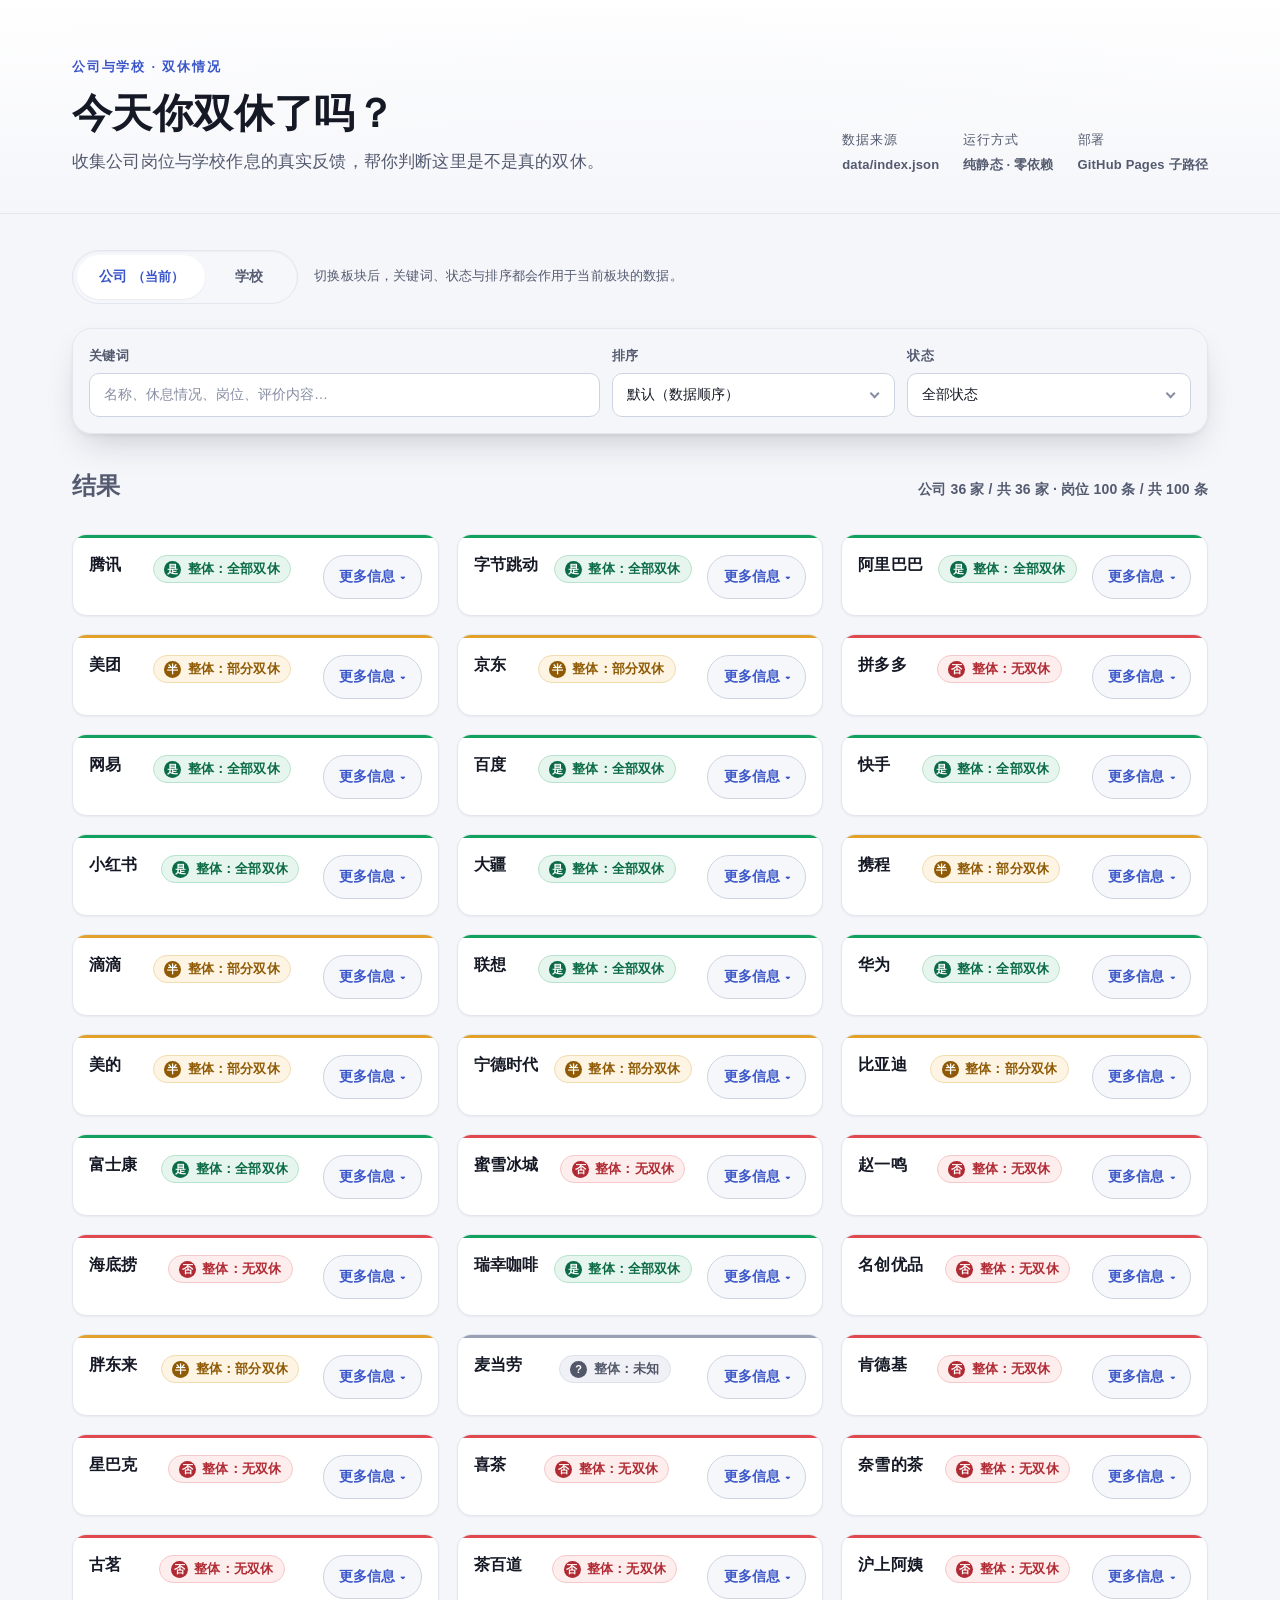
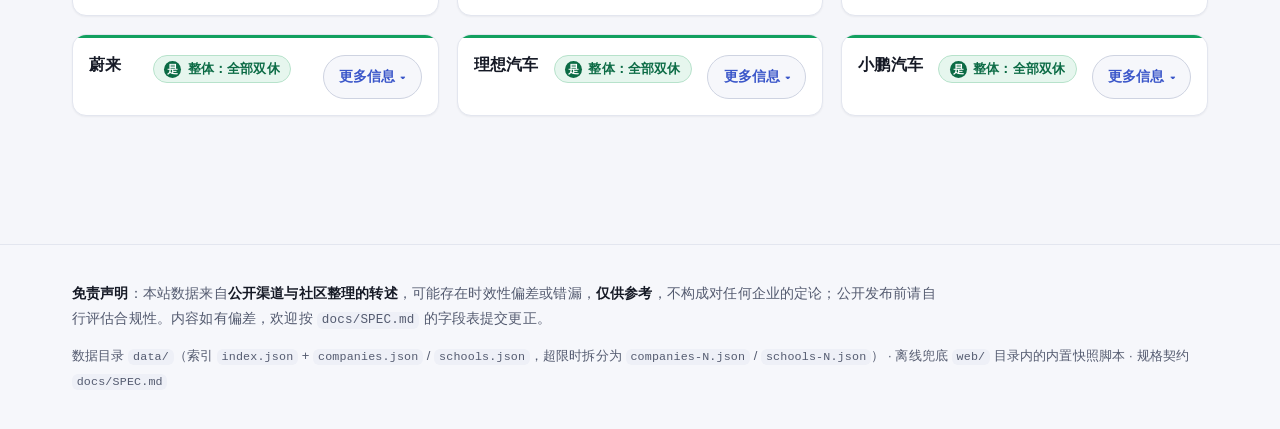
==== web/index.html @ 85211f67 "first_ver" ====
<!DOCTYPE html>
<html lang="zh-CN">
<head>
<meta charset="UTF-8">
<meta name="viewport" content="width=device-width, initial-scale=1">
<meta name="color-scheme" content="light dark">
<meta name="theme-color" content="#f5f6fa" media="(prefers-color-scheme: light)">
<meta name="theme-color" content="#0e1016" media="(prefers-color-scheme: dark)">
<meta name="description" content="今天你双休了吗？公司板块与学校板块，按键渲染的纯静态查询站点：数据来自 data/index.json 索引的分片文件，零依赖、零外链、可离线打开。">
<title>今天你双休了吗？— 公司与学校双休情况查询</title>
<link rel="stylesheet" href="styles.css">
<!-- 空 data URI 图标：避免本地服务器与 Pages 上产生 favicon.ico 404 噪音；data: 不是外链 -->
<link rel="icon" href="data:,">
</head>
<body class="app">

<a class="skip-link" href="#board-root">跳到条目列表</a>

<!-- ===== 站点页头（F1）：标题与副标题为静态文案，不依赖任何数据 ===== -->
<header class="site-header">
  <div class="wrap site-header__inner">
    <div class="site-header__brand">
      <p class="site-eyebrow">公司与学校 · 双休情况</p>
      <h1 class="site-title">今天你双休了吗？</h1>
      <p class="site-subtitle">收集公司岗位与学校作息的真实反馈，帮你判断这里是不是真的双休。</p>
    </div>
    <ul class="site-facts">
      <li class="site-fact"><span class="site-fact__key">数据来源</span><span class="site-fact__value">data/index.json</span></li>
      <li class="site-fact"><span class="site-fact__key">运行方式</span><span class="site-fact__value">纯静态 · 零依赖</span></li>
      <li class="site-fact"><span class="site-fact__key">部署</span><span class="site-fact__value">GitHub Pages 子路径</span></li>
    </ul>
  </div>
</header>

<noscript>
  <div class="wrap">
    <p class="notice notice--warn">本站需要启用 JavaScript 才能读取 <code>data/index.json</code> 索引的分片数据并展示条目列表。</p>
  </div>
</noscript>

<main class="wrap app-main">

  <!-- ===== 板块切换（F5）：文字标识 + aria-pressed；URL 参数 board 由脚本同步 ===== -->
  <section class="board-bar" aria-labelledby="board-title">
    <h2 class="sr-only" id="board-title">选择板块</h2>
    <div class="board-switch" id="board-switch" role="group" aria-label="板块切换">
      <button class="board-switch__btn" type="button" data-board="companies" aria-pressed="true">公司</button>
      <button class="board-switch__btn" type="button" data-board="schools" aria-pressed="false">学校</button>
    </div>
    <p class="board-bar__hint">切换板块后，关键词、状态与排序都会作用于当前板块的数据。</p>
  </section>

  <!-- ===== 工具栏（F6 / F7 / F8）：>=1024px 顶部粘性 ===== -->
  <div class="toolbar" id="toolbar">
    <div class="toolbar__inner" role="search" aria-label="搜索、筛选与排序">
      <div class="field field--search">
        <label class="field__label" for="search-input">关键词</label>
        <div class="input-wrap">
          <input class="input input--search" id="search-input" name="q" type="search"
                 placeholder="名称、休息情况、岗位、评价内容…"
                 autocomplete="off" spellcheck="false" enterkeyhint="search" aria-keyshortcuts="Escape"
                 aria-describedby="search-hint">
          <button class="input__clear" id="search-clear" type="button" aria-label="清空关键词" hidden>
            <span aria-hidden="true">×</span>
          </button>
        </div>
        <span class="sr-only" id="search-hint">按 Esc 键可清空关键词</span>
      </div>

      <div class="field">
        <label class="field__label" for="sort-select">排序</label>
        <div class="select-wrap">
          <select class="input" id="sort-select" name="sort">
            <option value="default">默认（数据顺序）</option>
          </select>
        </div>
      </div>

      <!-- 无该键可筛选时由脚本加 hidden -->
      <div class="field" id="status-filter">
        <label class="field__label" for="status-filter-select">状态</label>
        <div class="select-wrap">
          <select class="input" id="status-filter-select" name="status">
            <option value="">全部状态</option>
          </select>
        </div>
      </div>
    </div>
  </div>

  <!-- ===== 结果区（F9 计数 + F10 四类状态 + F3/F4 挂载点） ===== -->
  <section class="results" id="results" aria-labelledby="results-title">
    <div class="section-head">
      <h2 class="section-title" id="results-title">结果</h2>
      <p class="result-count" id="result-count" aria-live="polite" aria-atomic="true">0 / 0</p>
    </div>

    <div class="board-root-holder">
      <div class="state-region" id="state-region">
        <!-- 离线快照提示（SPEC §4.3）：file:// 下由脚本移除 hidden -->
        <div class="state-panel state-panel--offline" id="offline-note" role="status" hidden>
          <span class="state-panel__icon" aria-hidden="true">i</span>
          <p class="state-panel__title">离线快照模式</p>
          <p class="state-panel__hint">浏览器不允许以 <code>file://</code> 打开时读取 <code>data/*.json</code>，当前展示的是内置只读快照 <code>web/data-snapshot.js</code>。要查看最新数据，请在仓库根目录运行 <code>python -m http.server 8000</code> 后访问 <code>web/index.html</code>。</p>
        </div>

        <!-- 状态一：加载中 -->
        <div class="state-panel state-panel--loading" id="state-loading" role="status">
          <span class="spinner" aria-hidden="true"></span>
          <p class="state-panel__title">正在加载数据…</p>
          <p class="state-panel__hint">先读取索引 <code>data/index.json</code>，再按索引顺序合并分片。</p>
        </div>

        <!-- 状态二：空结果（含清除筛选） -->
        <div class="state-panel state-panel--empty" id="state-empty" hidden>
          <span class="state-panel__icon" aria-hidden="true">∅</span>
          <p class="state-panel__title">没有符合条件的条目</p>
          <p class="state-panel__hint">试试减少关键词，或清除状态筛选后重新查看。</p>
          <button class="btn btn--primary" id="empty-clear" type="button">清除筛选</button>
        </div>

        <!-- 状态三：加载失败（含重试） -->
        <div class="state-panel state-panel--error" id="state-error" role="alert" hidden>
          <span class="state-panel__icon" aria-hidden="true">!</span>
          <p class="state-panel__title">数据加载失败</p>
          <p class="state-panel__hint" id="error-message">无法读取 <code>data/index.json</code>。请确认通过本地静态服务器访问本页，并检查数据文件是否存在。</p>
          <button class="btn btn--primary" id="retry-button" type="button">重试</button>
        </div>
      </div>

      <!-- 当前板块内容挂载点：由脚本向其中写入 .card-grid 与 .entry 卡片 -->
      <div class="board-root" id="board-root" aria-busy="true"></div>
    </div>
  </section>
</main>

<footer class="site-footer">
  <div class="wrap site-footer__inner">
    <p class="site-footer__note">
      <strong>免责声明</strong>：本站数据来自<strong>公开渠道与社区整理的转述</strong>，可能存在时效性偏差或错漏，<strong>仅供参考</strong>，不构成对任何企业的定论；公开发布前请自行评估合规性。内容如有偏差，欢迎按 <code>docs/SPEC.md</code> 的字段表提交更正。
    </p>
    <p class="site-footer__meta">
      数据目录 <code>data/</code>（索引 <code>index.json</code> + <code>companies.json</code> / <code>schools.json</code>，超限时拆分为 <code>companies-N.json</code> / <code>schools-N.json</code>） ·
      离线兜底 <code>web/</code> 目录内的内置快照脚本 ·
      规格契约 <code>docs/SPEC.md</code>
    </p>
  </div>
</footer>

<!-- ===== F13 / F14 全屏详情抽屉与评论（SPEC v1.3 §4.1 DOM 钩子 + §4.7）：默认 hidden，由脚本控制 =====
     语义归属：SPEC §4.1 / §4.7.1 把 role="dialog" / aria-modal="true" 冻结在抽屉容器 #drawer 上，故此处落在 #drawer；
     #drawer-panel 为内容面板（额外 BEM 类 .detail-panel 仅用于样式），其 aria-labelledby 同样指向抽屉标题。 -->
<div class="detail-overlay" id="drawer" role="dialog" aria-modal="true" aria-labelledby="drawer-title" hidden>
  <div class="detail-panel" id="drawer-panel" aria-labelledby="drawer-title">
    <header class="detail__head">
      <h2 class="detail__title" id="drawer-title">条目详情</h2>
      <button class="detail__close" id="drawer-close" type="button" aria-label="关闭">
        <span class="detail__close-glyph" aria-hidden="true">×</span>
      </button>
    </header>

    <!-- 条目完整按键渲染内容挂载点（§4.2 / §4.7.2 第 1 条）：由脚本写入 -->
    <div class="detail__body" id="drawer-body"></div>

    <!-- 评论区（§4.7.2 第 2 条）：#comment-list 为空时显示 .comment-empty（初始为空骨架，故不带 hidden） -->
    <section class="detail__comments" aria-labelledby="detail-comments-title">
      <h3 class="detail__comments-title" id="detail-comments-title">评论</h3>
      <ul class="comment-list" id="comment-list"></ul>
      <p class="comment-empty">暂无评论</p>

      <!-- 写评论表单（§4.7.2 第 3 条 / §4.7.4）：提交拼成预填 GitHub Issue 链接，不写 data/ -->
      <form class="comment-form" id="comment-form" novalidate>
        <div class="comment-form__field">
          <label class="comment-form__label" for="comment-content">评论内容（必填，最多 1000 字）</label>
          <textarea class="comment-form__text" id="comment-content" name="content" rows="4" maxlength="1000" required
                    placeholder="写下你了解的休息情况、岗位差异或补充信息…"></textarea>
        </div>
        <div class="comment-form__field">
          <label class="comment-form__label" for="comment-nickname">昵称（可选，最多 40 字）</label>
          <input class="comment-form__nick" id="comment-nickname" name="nickname" type="text" maxlength="40"
                 autocomplete="nickname" placeholder="留空则显示「匿名」">
        </div>
        <button class="comment-form__submit" id="comment-submit" type="submit" disabled>提交评论</button>
        <p class="comment-form__hint comment-form__hint--warn" id="comment-notice">需先在 data/index.json 的 site.repo 填写你的仓库</p>
      </form>
    </section>
  </div>
</div>

<!-- 卡片与触发控件的冻结属性（SPEC v1.3 §4.1）：卡片根 data-entry="<条目名称>"、「更多信息」触发控件
     <button type="button" data-more="<条目名称>">。下列 <template> 是属性契约的静态声明，脚本按键渲染时按同样形态输出；
     template 内容不进入文档树，不影响渲染、查询与计数。 -->
<template id="tpl-entry-card">
  <article class="entry entry--company" data-entry="条目名称">
    <div class="entry__head">
      <h3 class="entry__title">条目名称</h3>
      <div class="entry__actions">
        <button class="entry__more" type="button" data-more="条目名称" aria-expanded="false" aria-controls="drawer">更多信息</button>
      </div>
    </div>
  </article>
</template>

<!-- 脚本顺序冻结（SPEC §2.2 / §4.3）：先引入离线快照脚本（暴露 window.SHUANGXIU_SNAPSHOT），再引入页面逻辑脚本 -->
<script src="data-snapshot.js" defer></script>
<script src="app.js" defer></script>
</body>
</html>
---- web/styles.css ----
@charset "UTF-8";
/* =========================================================================
   今天你双休了吗？ — web/styles.css（SPEC v1.2）
   纯手写 CSS，零依赖、零外链：无 @import、无外链字体/图片、无 CDN。
   目录：1 设计令牌  2 基础重置与工具类  3 页头  4 板块切换  5 工具栏控件
         6 结果计数  7 状态面板（加载/空/失败/离线）  8 卡片与条目
         9 按键渲染输出（分组 / 岗位块 / 键值行 / 评价引用 / 空状态）
         10 页脚  11 响应式三档  12 深色模式  13 动效降级  14 强制颜色
   ========================================================================= */

/* ---------- 1. 设计令牌 ---------- */
:root {
  color-scheme: light dark;

  /* 版心与间距节奏（流式） */
  --wrap-max: 1200px;
  --sp-1: 0.25rem;
  --sp-2: 0.5rem;
  --sp-3: 0.75rem;
  --sp-4: 1rem;
  --sp-5: 1.5rem;
  --sp-6: 2rem;
  --sp-7: clamp(2rem, 5vw, 3.5rem);

  /* 圆角 */
  --radius-xs: 6px;
  --radius-sm: 10px;
  --radius: 14px;
  --radius-lg: 20px;
  --radius-pill: 999px;

  /* 中文友好字体栈（全部系统字体，不加载任何 webfont） */
  --font-sans: -apple-system, BlinkMacSystemFont, "Segoe UI", "PingFang SC",
    "Hiragino Sans GB", "Microsoft YaHei", "Noto Sans SC", "Source Han Sans SC",
    "WenQuanYi Micro Hei", "Helvetica Neue", Arial, sans-serif;
  --font-mono: ui-monospace, SFMono-Regular, "SF Mono", Menlo, Consolas,
    "Liberation Mono", "Courier New", monospace;

  /* 字号与行高节奏（行高 >= 1.6） */
  --fs-body: clamp(0.9375rem, 0.92rem + 0.12vw, 1rem);
  --fs-h1: clamp(1.75rem, 1.2rem + 2.2vw, 2.5rem);
  --fs-h2: clamp(1.0625rem, 1rem + 0.35vw, 1.25rem);
  --fs-sm: 0.875rem;
  --fs-xs: 0.8125rem;
  --lh-body: 1.75;
  --lh-tight: 1.3;

  /* 浅色主题：中性灰阶 + 单一强调色（靛蓝） */
  --bg: #f5f6fa;
  --bg-glow: rgba(58, 86, 201, 0.08);
  --surface: #ffffff;
  --surface-2: #f6f7fb;
  --surface-3: #eef0f7;
  --surface-sunken: #f1f3f9;
  --border: #e3e6ef;
  --border-strong: #ced3e1;
  --text: #151925;
  --text-2: #545b70;
  --text-3: #878ea3;

  --accent: #3a56c9;
  --accent-hover: #2b44a8;
  --accent-soft: #eceffc;
  --accent-contrast: #ffffff;
  --ring: 0 0 0 3px rgba(58, 86, 201, 0.3);

  /* 状态标签色（颜色只是冗余信号，始终与文字或字形同时出现） */
  --yes-fg: #0b6b45;
  --yes-bg: #e6f6ee;
  --yes-bd: #b7e2cb;
  --yes-dot: #12a05f;
  --yes-glyph: #ffffff;
  --no-fg: #b02a33;
  --no-bg: #fdedec;
  --no-bd: #f5c8ca;
  --no-dot: #e04a4f;
  --no-glyph: #ffffff;
  --partial-fg: #8f5a05;
  --partial-bg: #fdf4e3;
  --partial-bd: #f1dcb0;
  --partial-dot: #e2a12a;
  --partial-glyph: #ffffff;
  --unknown-fg: #525869;
  --unknown-bg: #f0f1f6;
  --unknown-bd: #dee1ea;
  --unknown-dot: #9aa0b4;
  --unknown-glyph: #ffffff;

  /* 离线提示条 */
  --warn-fg: #8a5a08;
  --warn-bg: #fdf5e4;
  --warn-bd: #f0dcae;

  /* 细腻阴影（仅两层，避免视觉噪声） */
  --shadow-1: 0 1px 2px rgba(19, 23, 42, 0.05);
  --shadow-2: 0 1px 2px rgba(19, 23, 42, 0.04), 0 6px 16px -6px rgba(19, 23, 42, 0.12);
  --shadow-3: 0 2px 4px rgba(19, 23, 42, 0.05), 0 16px 36px -12px rgba(19, 23, 42, 0.22);
  --sticky-bg: rgba(245, 246, 250, 0.86);

  --dur: 180ms;
  --ease: cubic-bezier(0.22, 0.61, 0.36, 1);
}

/* ---------- 2. 基础重置与工具类 ---------- */
*,
*::before,
*::after { box-sizing: border-box; }

html {
  -webkit-text-size-adjust: 100%;
  text-size-adjust: 100%;
  scroll-behavior: smooth;
}

body.app {
  margin: 0;
  font-family: var(--font-sans);
  font-size: var(--fs-body);
  line-height: var(--lh-body);
  letter-spacing: 0.01em;
  color: var(--text);
  background-color: var(--bg);
  background-image: radial-gradient(1200px 420px at 50% -140px, var(--bg-glow), transparent 70%);
  background-repeat: no-repeat;
  overflow-x: clip;
  -webkit-font-smoothing: antialiased;
  -moz-osx-font-smoothing: grayscale;
}

h1, h2, h3, h4, p, dl, dd, ol, ul, figure { margin: 0; }
ol, ul { padding: 0; list-style: none; }
img { max-width: 100%; height: auto; }

a { color: var(--accent); text-underline-offset: 0.2em; }
a:hover { color: var(--accent-hover); }

:focus-visible {
  outline: 3px solid var(--accent);
  outline-offset: 2px;
  border-radius: var(--radius-xs);
}

code {
  padding: 0.1em 0.4em;
  border-radius: var(--radius-xs);
  background: var(--surface-3);
  font-family: var(--font-mono);
  font-size: 0.9em;
  word-break: break-word;
}

.wrap {
  width: 100%;
  max-width: var(--wrap-max);
  margin-inline: auto;
  padding-inline: clamp(1rem, 4vw, 2rem);
}

.sr-only {
  position: absolute;
  width: 1px;
  height: 1px;
  margin: -1px;
  padding: 0;
  overflow: hidden;
  clip-path: inset(50%);
  white-space: nowrap;
  border: 0;
}

.skip-link {
  position: absolute;
  top: 0.5rem;
  left: 0.5rem;
  z-index: 100;
  padding: 0.6rem 1rem;
  border-radius: var(--radius-sm);
  background: var(--accent);
  color: var(--accent-contrast);
  font-size: var(--fs-sm);
  font-weight: 600;
  text-decoration: none;
  transform: translateY(-160%);
  transition: transform var(--dur) var(--ease);
}
.skip-link:focus-visible { transform: translateY(0); }

.app-main {
  display: block;
  padding-bottom: clamp(2rem, 6vw, 4rem);
}

/* ---------- 3. 页头（F1） ---------- */
.site-header {
  padding-block: clamp(2rem, 6vw, 3.5rem) clamp(1.5rem, 4vw, 2.25rem);
  border-bottom: 1px solid var(--border);
  background: linear-gradient(180deg, var(--surface) 0%, transparent 100%);
}
.site-header__inner {
  display: flex;
  flex-wrap: wrap;
  align-items: flex-end;
  justify-content: space-between;
  gap: var(--sp-5);
}
.site-header__brand { min-width: 0; }
.site-eyebrow {
  margin-bottom: var(--sp-2);
  font-size: var(--fs-xs);
  font-weight: 600;
  letter-spacing: 0.14em;
  color: var(--accent);
}
.site-title {
  font-size: var(--fs-h1);
  font-weight: 800;
  line-height: var(--lh-tight);
  letter-spacing: 0.01em;
}
.site-subtitle {
  max-width: 34em;
  margin-top: var(--sp-2);
  font-size: clamp(0.9375rem, 0.9rem + 0.22vw, 1.0625rem);
  color: var(--text-2);
}
.site-facts {
  display: flex;
  flex-wrap: wrap;
  gap: var(--sp-2) var(--sp-5);
  font-size: var(--fs-xs);
}
.site-fact { display: flex; flex-direction: column; gap: 0.1rem; min-width: 0; }
/* A11Y2：键名文字需 >= 4.5:1（浅色原 --text-3 仅 3.02:1），改用既有令牌 --text-2 */
.site-fact__key { color: var(--text-2); letter-spacing: 0.06em; }
.site-fact__value { font-weight: 600; color: var(--text-2); }

.notice {
  margin-block: var(--sp-4);
  padding: var(--sp-3) var(--sp-4);
  border: 1px solid var(--border-strong);
  border-radius: var(--radius-sm);
  background: var(--surface);
  font-size: var(--fs-sm);
  color: var(--text-2);
}
.notice--warn { border-color: var(--warn-bd); background: var(--warn-bg); color: var(--warn-fg); }

/* ---------- 4. 板块切换（F5） ---------- */
.board-bar {
  display: flex;
  flex-wrap: wrap;
  align-items: center;
  gap: var(--sp-3) var(--sp-4);
  margin-block: clamp(1.5rem, 4vw, 2.25rem) var(--sp-5);
}
.board-switch {
  display: inline-flex;
  padding: 4px;
  border: 1px solid var(--border);
  border-radius: var(--radius-pill);
  background: var(--surface-2);
  box-shadow: inset 0 1px 2px rgba(19, 23, 42, 0.04);
}
.board-switch__btn {
  min-height: 44px;
  min-width: 5.5rem;
  padding: 0.5rem 1.35rem;
  border: 0;
  border-radius: var(--radius-pill);
  background: transparent;
  color: var(--text-2);
  font-family: inherit;
  font-size: var(--fs-sm);
  font-weight: 700;
  letter-spacing: 0.02em;
  cursor: pointer;
  transition: background-color var(--dur) var(--ease), color var(--dur) var(--ease),
    box-shadow var(--dur) var(--ease);
}
.board-switch__btn:hover { color: var(--text); }
.board-switch__btn[aria-pressed="true"] {
  background: var(--surface);
  color: var(--accent);
  box-shadow: var(--shadow-1);
}
/* F5 冻结要求：当前板块必须有文字标识，不得只靠颜色（脚本只需维护 aria-pressed） */
.board-switch__btn[aria-pressed="true"]::after {
  content: "（当前）";
  margin-left: 0.35em;
  font-size: var(--fs-xs);
  font-weight: 600;
  letter-spacing: 0;
}
/* A11Y2：提示文字需 >= 4.5:1（浅色原 --text-3 仅 3.02:1），改用 --text-2 */
.board-bar__hint { font-size: var(--fs-xs); color: var(--text-2); }

/* ---------- 5. 工具栏与控件（F6 / F7 / F8） ---------- */
.toolbar {
  margin-bottom: clamp(1.5rem, 4vw, 2.25rem);
  border: 1px solid var(--border);
  border-radius: var(--radius-lg);
  background: var(--surface);
  box-shadow: var(--shadow-2);
}
.toolbar__inner {
  display: grid;
  grid-template-columns: minmax(0, 1fr);
  gap: var(--sp-3);
  padding: var(--sp-4);
}
.field { display: flex; flex-direction: column; gap: 0.35rem; min-width: 0; }
.field[hidden] { display: none; }
.field__label {
  font-size: var(--fs-xs);
  font-weight: 600;
  color: var(--text-2);
  letter-spacing: 0.02em;
}
.input {
  width: 100%;
  min-width: 0;
  min-height: 44px;
  padding: 0.5rem 0.875rem;
  border: 1px solid var(--border-strong);
  border-radius: var(--radius-sm);
  background: var(--surface);
  color: var(--text);
  font-family: inherit;
  font-size: var(--fs-sm);
  line-height: 1.5;
  transition: border-color var(--dur) var(--ease), box-shadow var(--dur) var(--ease),
    background-color var(--dur) var(--ease);
}
.input::placeholder { color: var(--text-3); }
.input:hover { border-color: var(--text-3); }
.input:focus { outline: none; }
.input:focus-visible { border-color: var(--accent); box-shadow: var(--ring); outline: none; }

.input-wrap { position: relative; display: block; }
.input--search { padding-right: 2.75rem; appearance: none; -webkit-appearance: none; }
.input--search::-webkit-search-cancel-button,
.input--search::-webkit-search-decoration { appearance: none; -webkit-appearance: none; }
.input__clear {
  position: absolute;
  top: 50%;
  right: 0.375rem;
  transform: translateY(-50%);
  display: grid;
  place-items: center;
  width: 2.25rem;
  height: 2.25rem;
  border: 0;
  border-radius: var(--radius-pill);
  background: var(--surface-3);
  color: var(--text-2);
  font-size: 1.125rem;
  line-height: 1;
  cursor: pointer;
  transition: background-color var(--dur) var(--ease), color var(--dur) var(--ease);
}
.input__clear:hover { background: var(--accent-soft); color: var(--accent); }
.input__clear[hidden] { display: none; }

/* 自绘下拉箭头：纯 CSS 三角，避免任何 SVG / 外部图片 */
.select-wrap { position: relative; display: block; }
.select-wrap::after {
  content: "";
  position: absolute;
  top: 50%;
  right: 1.05rem;
  width: 0.45rem;
  height: 0.45rem;
  border-right: 2px solid var(--text-3);
  border-bottom: 2px solid var(--text-3);
  transform: translateY(-70%) rotate(45deg);
  pointer-events: none;
  transition: border-color var(--dur) var(--ease);
}
.select-wrap:hover::after { border-color: var(--accent); }
.select-wrap .input { appearance: none; -webkit-appearance: none; padding-right: 2.25rem; cursor: pointer; }

.btn {
  display: inline-flex;
  align-items: center;
  justify-content: center;
  gap: 0.4rem;
  min-height: 44px;
  padding: 0.5rem 1.1rem;
  border: 1px solid transparent;
  border-radius: var(--radius-sm);
  background: var(--surface-3);
  color: var(--text);
  font-family: inherit;
  font-size: var(--fs-sm);
  font-weight: 600;
  white-space: nowrap;
  text-decoration: none;
  cursor: pointer;
  touch-action: manipulation;
  transition: background-color var(--dur) var(--ease), color var(--dur) var(--ease),
    border-color var(--dur) var(--ease), box-shadow var(--dur) var(--ease), transform var(--dur) var(--ease);
}
.btn:hover { transform: translateY(-1px); box-shadow: var(--shadow-2); }
.btn:active { transform: translateY(0); box-shadow: var(--shadow-1); }
.btn--primary { background: var(--accent); color: var(--accent-contrast); box-shadow: var(--shadow-1); }
.btn--primary:hover { background: var(--accent-hover); }

/* 快捷筛选标签（可选）：由脚本按键渲染时按需生成 */
.chip {
  display: inline-flex;
  align-items: center;
  gap: 0.35rem;
  min-height: 44px;
  padding: 0.35rem 0.9rem;
  border: 1px solid var(--border-strong);
  border-radius: var(--radius-pill);
  background: var(--surface);
  color: var(--text-2);
  font-family: inherit;
  font-size: var(--fs-xs);
  font-weight: 600;
  cursor: pointer;
  transition: background-color var(--dur) var(--ease), color var(--dur) var(--ease),
    border-color var(--dur) var(--ease);
}
.chip:hover { border-color: var(--accent); color: var(--accent); }
.chip[aria-pressed="true"] { background: var(--accent-soft); border-color: var(--accent); color: var(--accent); }

/* ---------- 6. 结果区与计数（F9） ---------- */
.results { display: block; }
.section-head {
  display: flex;
  flex-wrap: wrap;
  align-items: baseline;
  justify-content: space-between;
  gap: var(--sp-2) var(--sp-4);
  margin-bottom: var(--sp-4);
}
/* rv4：同级 h2 统一字号（含 .sr-only 的「选择板块」h2），并保证 h1 > h2 > h3 在三档下都清晰；
   条目 h3 = clamp(1rem…1.125rem) = 16~18px，故 h2 取 22~24px（每档至少拉开 3px），再用颜色区分层级 */
.board-bar h2,
.section-title { font-size: clamp(1.375rem, 1.15rem + 0.6vw, 1.5rem); font-weight: 700; letter-spacing: 0.01em; line-height: 1.35; }
.section-title { color: var(--text-2); }
.result-count {
  font-variant-numeric: tabular-nums;
  font-size: var(--fs-sm);
  font-weight: 600;
  color: var(--text-2);
}

/* ---------- 7. 状态区（F10：加载 / 空结果 / 失败 / 离线） ---------- */
.state-region { display: grid; gap: var(--sp-3); }
.state-region:empty { display: none; }
.state-panel {
  display: flex;
  flex-direction: column;
  align-items: center;
  gap: var(--sp-2);
  padding: clamp(1.75rem, 5vw, 3rem) var(--sp-4);
  border: 1px solid var(--border);
  border-radius: var(--radius-lg);
  background: var(--surface);
  box-shadow: var(--shadow-1);
  text-align: center;
}
.state-panel[hidden] { display: none; }
.state-panel__icon {
  display: grid;
  place-items: center;
  width: 2.5rem;
  height: 2.5rem;
  margin-bottom: var(--sp-1);
  border-radius: var(--radius-pill);
  background: var(--surface-3);
  color: var(--text-3);
  font-size: 1.125rem;
  font-weight: 700;
  line-height: 1;
}
.state-panel__title { font-size: 1rem; font-weight: 700; }
.state-panel__hint { max-width: 40em; font-size: var(--fs-sm); color: var(--text-2); }
.state-panel .btn { margin-top: var(--sp-3); }
.state-panel--loading { border-style: dashed; border-color: var(--border-strong); box-shadow: none; }
.state-panel--error { border-color: var(--no-bd); background: var(--no-bg); }
.state-panel--error .state-panel__title { color: var(--no-fg); }
.state-panel--error .state-panel__icon { background: var(--no-dot); color: var(--no-glyph); }
.state-panel--empty { border-style: solid; }
.state-panel--empty .state-panel__icon { background: var(--surface-3); color: var(--text-3); }
.state-panel--offline {
  align-items: flex-start;
  border-color: var(--warn-bd);
  background: var(--warn-bg);
  text-align: left;
  box-shadow: none;
}
.state-panel--offline .state-panel__icon { background: var(--warn-bd); color: var(--warn-fg); }
.state-panel--offline .state-panel__title { color: var(--warn-fg); }
.state-panel--offline .state-panel__hint { color: var(--text-2); }
.state-panel--offline code { background: rgba(255, 255, 255, 0.55); }

.spinner {
  width: 2rem;
  height: 2rem;
  margin-bottom: var(--sp-1);
  border: 3px solid var(--accent-soft);
  border-top-color: var(--accent);
  border-radius: 50%;
  animation: sx-spin 900ms linear infinite;
}
@keyframes sx-spin { to { transform: rotate(360deg); } }

/* ---------- 8. 卡片网格与条目卡 ---------- */
.board-root-holder { display: block; min-width: 0; }
.board-root { display: block; min-width: 0; margin-top: var(--sp-4); }
.board-root:empty { margin-top: 0; }
.card-grid {
  display: grid;
  grid-template-columns: minmax(0, 1fr);
  gap: clamp(0.75rem, 2vw, 1.125rem);
  align-items: start;
}
.entry {
  position: relative;
  overflow: hidden;
  display: flex;
  flex-direction: column;
  gap: var(--sp-3);
  min-width: 0;
  padding: calc(var(--sp-4) + 0.25rem) var(--sp-4) var(--sp-4);
  border: 1px solid var(--border);
  border-radius: var(--radius);
  background: var(--surface);
  box-shadow: var(--shadow-1);
  transition: transform var(--dur) var(--ease), box-shadow var(--dur) var(--ease),
    border-color var(--dur) var(--ease);
}
/* 顶部状态色条：颜色只是冗余信号，真正区分靠 .badge 的文字与字形 */
.entry::before {
  content: "";
  position: absolute;
  inset: 0 0 auto 0;
  height: 3px;
  background: var(--entry-accent, var(--border-strong));
}
.entry:hover,
.entry:focus-within {
  transform: translateY(-2px);
  border-color: var(--border-strong);
  box-shadow: var(--shadow-3);
}
.entry[data-status="yes"] { --entry-accent: var(--yes-dot); }
.entry[data-status="no"] { --entry-accent: var(--no-dot); }
.entry[data-status="partial"] { --entry-accent: var(--partial-dot); }
.entry[data-status="unknown"] { --entry-accent: var(--unknown-dot); }

.entry__head {
  display: flex;
  flex-wrap: wrap;
  align-items: flex-start;
  justify-content: space-between;
  gap: var(--sp-2) var(--sp-3);
  min-width: 0;
}
.entry__title {
  min-width: 0;
  font-size: clamp(1rem, 0.95rem + 0.3vw, 1.125rem);
  font-weight: 700;
  line-height: var(--lh-tight);
  overflow-wrap: anywhere;
}
.entry__badges { display: flex; flex-wrap: wrap; gap: 0.35rem; }

/* 状态徽标：颜色 + 文字（以及状态字形）双重区分 */
.badge {
  display: inline-flex;
  align-items: center;
  gap: 0.375rem;
  max-width: 100%;
  padding: 0.25rem 0.6rem;
  border: 1px solid var(--badge-bd, var(--border-strong));
  border-radius: var(--radius-pill);
  background: var(--badge-bg, var(--surface-3));
  color: var(--badge-fg, var(--text-2));
  font-size: var(--fs-xs);
  font-weight: 700;
  line-height: 1.35;
  white-space: nowrap;
}
.badge__text { overflow: hidden; text-overflow: ellipsis; }
.badge__glyph,
.badge__dot {
  display: inline-grid;
  place-items: center;
  flex: none;
  width: 1.0625rem;
  height: 1.0625rem;
  border-radius: var(--radius-pill);
  background: var(--badge-fg, var(--text-3));
  /* rv2：字形前景必须不透明（浅色=反转色 --*-glyph: #fff；深色=深色不透明值），
     避免深色下 --badge-bg（rgba 0.15~0.18）叠在同色底上导致字形不可见 */
  color: var(--badge-glyph-fg, var(--badge-bg, var(--surface)));
  font-size: 0.6875rem;
  font-weight: 700;
  line-height: 1;
}
.badge__dot { width: 0.5rem; height: 0.5rem; background: var(--badge-fg, var(--text-3)); }
/* --badge-glyph-fg = 字形前景（不透明）：浅色用白（--*-glyph），深色在 media 内改为深色不透明值 */
.badge--yes { --badge-fg: var(--yes-fg); --badge-bg: var(--yes-bg); --badge-bd: var(--yes-bd); --badge-glyph-fg: var(--yes-glyph); }
.badge--no { --badge-fg: var(--no-fg); --badge-bg: var(--no-bg); --badge-bd: var(--no-bd); --badge-glyph-fg: var(--no-glyph); }
.badge--partial { --badge-fg: var(--partial-fg); --badge-bg: var(--partial-bg); --badge-bd: var(--partial-bd); --badge-glyph-fg: var(--partial-glyph); }
.badge--unknown { --badge-fg: var(--unknown-fg); --badge-bg: var(--unknown-bg); --badge-bd: var(--unknown-bd); --badge-glyph-fg: var(--unknown-glyph); }

/* ---------- 8b. 折叠交互（UI2）：整体状态灯 / 气泡 / 更多按钮 / 详情区 ----------
   契约（与 web/app.js 共用，不得改名）：
   span.entry__light.entry__light--green|yellow|red|unknown（必须并排可见文字标签）
   ul.bubbles > li.bubble；button.entry__more[aria-expanded][aria-controls]；
   div.entry__details[id]（折叠时带 hidden）。颜色只是冗余信号，文字始终存在。 */

/* 整体状态灯：胶囊 + 文字标签（对比度以「文字对卡片背景」为准，图形为补充信号） */
.entry__light {
  --light-fg: var(--text-2);
  --light-bg: var(--surface-3);
  --light-bd: var(--border-strong);
  --light-dot: var(--text-3);
  display: inline-flex;
  align-items: center;
  gap: 0.4rem;
  max-width: 100%;
  padding: 0.25rem 0.65rem;
  border: 1px solid var(--light-bd);
  border-radius: var(--radius-pill);
  background: var(--light-bg);
  color: var(--light-fg);
  font-size: var(--fs-xs);
  font-weight: 700;
  line-height: 1.35;
}
.entry__light--green { --light-fg: var(--yes-fg); --light-bg: var(--yes-bg); --light-bd: var(--yes-bd); --light-dot: var(--yes-fg); --light-glyph-fg: var(--yes-glyph); }
.entry__light--yellow { --light-fg: var(--partial-fg); --light-bg: var(--partial-bg); --light-bd: var(--partial-bd); --light-dot: var(--partial-fg); --light-glyph-fg: var(--partial-glyph); }
.entry__light--red { --light-fg: var(--no-fg); --light-bg: var(--no-bg); --light-bd: var(--no-bd); --light-dot: var(--no-fg); --light-glyph-fg: var(--no-glyph); }
.entry__light--unknown { --light-fg: var(--unknown-fg); --light-bg: var(--unknown-bg); --light-bd: var(--unknown-bd); --light-dot: var(--unknown-fg); --light-glyph-fg: var(--unknown-glyph); }
.entry__light__text,
.entry__light-text,
.entry__light-label { min-width: 0; overflow: hidden; text-overflow: ellipsis; white-space: nowrap; }
/* 纯圆点变体：默认隐藏，只有 .entry__light--dot 才显示；实心圆点对卡片背景 >= 3:1 */
.entry__light__dot,
.entry__light-dot { display: none; }
/* app.js 现用 .entry__light__glyph / .entry__light__text（双下划线），此处保留两种命名别名 */
.entry__light--dot .entry__light-dot,
.entry__light--dot .entry__light__dot {
  display: inline-block;
  flex: none;
  width: 0.625rem;
  height: 0.625rem;
  border-radius: var(--radius-pill);
  background: var(--light-dot);
  box-shadow: 0 0 0 1px rgba(255, 255, 255, 0.45);
}
/* 字形变体：复用徽标字形规格（文字 + 字形双重区分） */
.entry__light__glyph,
.entry__light-glyph {
  display: inline-grid;
  place-items: center;
  flex: none;
  width: 1.0625rem;
  height: 1.0625rem;
  border-radius: var(--radius-pill);
  background: var(--light-dot);
  /* 字形前景必须不透明：浅色用白、深色用深色实色，避免叠在同色淡底上不可读 */
  color: var(--light-glyph-fg, #ffffff);
  font-size: 0.6875rem;
  font-weight: 700;
  line-height: 1;
}

/* 气泡组（学校卡片）：轻量胶囊，可换行、不撑破卡片 */
.bubbles {
  display: flex;
  flex-wrap: wrap;
  gap: 0.375rem 0.4rem;
  min-width: 0;
}
.bubble {
  display: inline-flex;
  align-items: center;
  gap: 0.3rem;
  max-width: 100%;
  padding: 0.185rem 0.6rem;
  border: 1px solid var(--border);
  border-radius: var(--radius-pill);
  background: var(--surface-2);
  color: var(--text-2);
  font-size: var(--fs-xs);
  font-weight: 600;
  line-height: 1.55;
  overflow-wrap: anywhere;
}
/* 键名用 --text-2：在卡片浅底与四态淡底上文字对比度均 >= 4.5:1（--text-3 在中性底上只有 2.88:1） */
.bubble__key { color: var(--text-2); font-weight: 600; }
.bubble__value { color: var(--text); font-weight: 700; overflow-wrap: anywhere; }
.bubble--yes { --bubble-fg: var(--yes-fg); --bubble-bd: var(--yes-bd); --bubble-bg: var(--yes-bg); }
.bubble--partial { --bubble-fg: var(--partial-fg); --bubble-bd: var(--partial-bd); --bubble-bg: var(--partial-bg); }
.bubble--no { --bubble-fg: var(--no-fg); --bubble-bd: var(--no-bd); --bubble-bg: var(--no-bg); }
.bubble--unknown { --bubble-fg: var(--unknown-fg); --bubble-bd: var(--unknown-bd); --bubble-bg: var(--unknown-bg); }
.bubble--yes,
.bubble--partial,
.bubble--no,
.bubble--unknown { border-color: var(--bubble-bd); background: var(--bubble-bg); color: var(--bubble-fg); }
/* 状态气泡内的键名与取值都用气泡自身的实色前景（不透明、对比度可验证）：
   浅色对底色 5.86:1、深色对底色 8.05:1；层级差异靠字重（键名 600 / 取值 700）而非降低对比度 */
.bubble--yes .bubble__key,
.bubble--yes .bubble__value,
.bubble--partial .bubble__key,
.bubble--partial .bubble__value,
.bubble--no .bubble__key,
.bubble--no .bubble__value,
.bubble--unknown .bubble__key,
.bubble--unknown .bubble__value { color: inherit; }

/* 更多按钮：文字按钮形态，热区 >= 44px，hover/active/focus 均有反馈 */
.entry__more {
  display: inline-flex;
  align-items: center;
  justify-content: center;
  gap: 0.35rem;
  align-self: flex-start;
  min-height: 44px;
  padding: 0.4rem 0.95rem;
  border: 1px solid var(--border-strong);
  border-radius: var(--radius-pill);
  background: var(--surface-2);
  color: var(--accent);
  font-family: inherit;
  font-size: var(--fs-sm);
  font-weight: 600;
  white-space: nowrap;
  cursor: pointer;
  touch-action: manipulation;
  transition: background-color var(--dur) var(--ease), color var(--dur) var(--ease),
    border-color var(--dur) var(--ease), box-shadow var(--dur) var(--ease);
}
.entry__more::after {
  content: "▾";
  font-size: 0.75em;
  line-height: 1;
  transition: transform var(--dur) var(--ease);
}
.entry__more[aria-expanded="true"]::after { transform: rotate(180deg); }
.entry__more:hover { background: var(--accent-soft); border-color: var(--accent); color: var(--accent); }
.entry__more:active { background: var(--surface-3); }
.entry__more:focus-visible { outline: 3px solid var(--accent); outline-offset: 2px; }

/* 详情区：展开时有独立分区（浅底 + 分隔线），首帧过渡 <= 200ms */
.entry__details {
  display: flex;
  flex-direction: column;
  gap: var(--sp-3);
  min-width: 0;
  margin-top: var(--sp-1);
  padding-top: var(--sp-3);
  border-top: 1px dashed var(--border-strong);
  overflow-wrap: anywhere;
}
.entry__details[hidden] { display: none; }
/* 展开分区：卡片内浅色底 + 内边距，与折叠态头部形成清晰分区 */
@media (min-width: 640px) {
  .entry__details {
    padding: var(--sp-3);
    border: 1px solid var(--border);
    border-radius: var(--radius-sm);
    background: var(--surface-2);
  }
}
/* 首帧过渡：透明度 + allow-discrete，总时长 <= 200ms（reduced-motion 下禁用） */
@supports (transition-behavior: allow-discrete) {
  .entry__details { transition: opacity 160ms var(--ease), display 160ms allow-discrete; }
}
@media (prefers-reduced-motion: reduce) {
  .entry__details,
  .entry__more,
  .entry__more::after { transition: none !important; }
}

/* 折叠态信息密度：折叠卡高度明显小于展开卡（脚本负责切换 hidden） */
@media (min-width: 640px) {
  .entry--collapsed { gap: var(--sp-2); }
  .entry--collapsed .entry__title { font-size: 1rem; }
}
/* ---------- 8c. 详情抽屉与评论（F13 / F14，SPEC v1.3 §4.7） ----------
   DOM 钩子（冻结）：#drawer / #drawer-panel / #drawer-close / #drawer-body /
   #comment-list / #comment-form / #comment-content / #comment-nickname /
   #comment-submit / #comment-notice；BEM 类仅用于样式。 */

/* 打开时锁定背景滚动（脚本在 body 上切换 .is-detail-open） */
body.is-detail-open { overflow: hidden; }

.detail-overlay {
  position: fixed;
  inset: 0;
  z-index: 60;
  display: flex;
  align-items: stretch;
  justify-content: flex-end;
  background: rgba(19, 23, 42, 0.42);
  -webkit-backdrop-filter: blur(2px);
  backdrop-filter: blur(2px);
}
.detail-overlay[hidden] { display: none; }
.detail-overlay:not([hidden]) { animation: sx-fade-in 140ms var(--ease) both; }

.detail-panel {
  position: relative;
  display: flex;
  flex-direction: column;
  width: min(720px, 92vw);
  max-width: 100%;
  height: 100%;
  max-height: 100vh;
  max-height: 100dvh;
  overflow-x: hidden;
  overflow-y: auto;
  overscroll-behavior: contain;
  border-left: 1px solid var(--border);
  background: var(--surface);
  box-shadow: var(--shadow-3);
}
.detail-overlay:not([hidden]) .detail-panel { animation: sx-drawer-in 180ms var(--ease) both; }
@keyframes sx-fade-in { from { opacity: 0; } to { opacity: 1; } }
@keyframes sx-drawer-in { from { opacity: 0; transform: translateX(1.5rem); } to { opacity: 1; transform: none; } }

/* 头部：标题 + 关闭按钮（热区 >= 44px） */
.detail__head {
  position: sticky;
  top: 0;
  z-index: 1;
  display: flex;
  align-items: flex-start;
  justify-content: space-between;
  gap: var(--sp-3);
  padding: var(--sp-4) var(--sp-4) var(--sp-3);
  border-bottom: 1px solid var(--border);
  background: var(--surface);
}
.detail__title {
  min-width: 0;
  font-size: var(--fs-h2);
  font-weight: 700;
  line-height: 1.4;
  overflow-wrap: anywhere;
}
.detail__close {
  display: inline-grid;
  place-items: center;
  flex: none;
  width: 44px;
  height: 44px;
  border: 1px solid var(--border-strong);
  border-radius: var(--radius-pill);
  background: var(--surface-2);
  color: var(--text-2);
  font-family: inherit;
  font-size: 1.25rem;
  line-height: 1;
  cursor: pointer;
  touch-action: manipulation;
  transition: background-color var(--dur) var(--ease), color var(--dur) var(--ease),
    border-color var(--dur) var(--ease), box-shadow var(--dur) var(--ease);
}
.detail__close:hover { background: var(--accent-soft); border-color: var(--accent); color: var(--accent); }
.detail__close:focus-visible { outline: 3px solid var(--accent); outline-offset: 2px; }
.detail__close-glyph { display: block; line-height: 1; }

/* 正文：条目完整按键渲染内容挂载点 */
.detail__body {
  display: flex;
  flex-direction: column;
  gap: var(--sp-3);
  min-width: 0;
  padding: var(--sp-4);
}

/* 评论区 */
.detail__comments {
  display: flex;
  flex-direction: column;
  gap: var(--sp-3);
  min-width: 0;
  padding: var(--sp-4);
  border-top: 1px solid var(--border);
  background: var(--surface-2);
}
.detail__comments-title {
  font-size: var(--fs-sm);
  font-weight: 700;
  letter-spacing: 0.04em;
  color: var(--text-2);
}
.comment-list { display: flex; flex-direction: column; gap: var(--sp-3); min-width: 0; }
.comment {
  display: flex;
  flex-direction: column;
  gap: 0.35rem;
  min-width: 0;
  padding: var(--sp-3);
  border: 1px solid var(--border);
  border-radius: var(--radius-sm);
  background: var(--surface);
}
.comment__head {
  display: flex;
  flex-wrap: wrap;
  gap: 0.25rem 0.5rem;
  font-size: var(--fs-xs);
  color: var(--text-2);
  overflow-wrap: anywhere;
}
.comment__text {
  min-width: 0;
  font-size: var(--fs-sm);
  line-height: 1.8;
  color: var(--text);
  white-space: pre-wrap;
  overflow-wrap: anywhere;
}
.comment-empty {
  padding: var(--sp-3);
  border: 1px dashed var(--border-strong);
  border-radius: var(--radius-sm);
  font-size: var(--fs-xs);
  color: var(--text-2);
}
.comment-empty[hidden] { display: none; }

/* 写评论表单（#comment-form） */
.comment-form { display: flex; flex-direction: column; gap: var(--sp-3); min-width: 0; }
.comment-form__field { display: flex; flex-direction: column; gap: 0.35rem; min-width: 0; }
.comment-form__label { font-size: var(--fs-xs); font-weight: 600; color: var(--text-2); letter-spacing: 0.02em; }
.comment-form__text,
.comment-form__nick {
  width: 100%;
  min-width: 0;
  min-height: 44px;
  padding: 0.55rem 0.75rem;
  border: 1px solid var(--border-strong);
  border-radius: var(--radius-sm);
  background: var(--surface);
  color: var(--text);
  font-family: inherit;
  font-size: var(--fs-sm);
  line-height: 1.7;
  transition: border-color var(--dur) var(--ease), box-shadow var(--dur) var(--ease);
}
.comment-form__text { min-height: 6rem; resize: vertical; }
.comment-form__text::placeholder,
.comment-form__nick::placeholder { color: var(--text-3); }
.comment-form__text:focus-visible,
.comment-form__nick:focus-visible {
  border-color: var(--accent);
  outline: 3px solid var(--accent);
  outline-offset: 1px;
}
.comment-form__submit {
  display: inline-flex;
  align-items: center;
  justify-content: center;
  gap: 0.4rem;
  min-height: 44px;
  padding: 0.55rem 1.2rem;
  border: 1px solid transparent;
  border-radius: var(--radius-sm);
  background: var(--accent);
  color: var(--accent-contrast);
  font-family: inherit;
  font-size: var(--fs-sm);
  font-weight: 600;
  cursor: pointer;
  touch-action: manipulation;
  transition: background-color var(--dur) var(--ease), box-shadow var(--dur) var(--ease),
    transform var(--dur) var(--ease);
}
.comment-form__submit:hover:not(:disabled) { background: var(--accent-hover); box-shadow: var(--shadow-2); }
.comment-form__submit:active:not(:disabled) { transform: translateY(1px); }
.comment-form__submit:focus-visible { outline: 3px solid var(--accent); outline-offset: 2px; }
/* 禁用态（site.repo 未配置，SPEC §4.7.4 第 3 条） */
.comment-form__submit:disabled {
  background: var(--surface-3);
  border-color: var(--border-strong);
  color: var(--text-3);
  cursor: not-allowed;
  box-shadow: none;
  transform: none;
}
.comment-form__hint {
  display: block;
  padding: var(--sp-2) var(--sp-3);
  border-left: 3px solid var(--border-strong);
  border-radius: 0 var(--radius-xs) var(--radius-xs) 0;
  background: var(--surface-3);
  font-size: var(--fs-xs);
  line-height: 1.7;
  color: var(--text-2);
  overflow-wrap: anywhere;
}
.comment-form__hint--warn {
  border-left-color: var(--warn-bd);
  background: var(--warn-bg);
  color: var(--warn-fg);
}

/* 移动端 < 640px：抽屉全屏铺满 */
@media (max-width: 639px) {
  .detail-overlay { justify-content: stretch; }
  .detail-panel { width: 100%; max-width: 100%; border-left: 0; }
  .comment-form__submit { width: 100%; }
  .detail__head,
  .detail__body,
  .detail__comments { padding-inline: var(--sp-4); }
}

/* ---------- 9. 按键渲染输出（对象分组 / 数组条目 / 岗位块 / 键值行） ---------- */
.kv-section { display: flex; flex-direction: column; gap: var(--sp-2); }
.kv-section > .kv-section__title,
.kv-section__title {
  font-size: var(--fs-xs);
  font-weight: 700;
  letter-spacing: 0.06em;
  /* A11Y2：13px/700 不属 WCAG 大号文字（需 >=18.66px 且加粗），故按 4.5:1 要求改 --text-2 */
  color: var(--text-2);
}
.kv-section__list,
.kv-list { display: flex; flex-direction: column; gap: var(--sp-2); min-width: 0; }

.kv-block {
  display: flex;
  flex-direction: column;
  gap: var(--sp-2);
  min-width: 0;
  padding: var(--sp-3);
  border: 1px solid var(--border);
  border-radius: var(--radius-sm);
  background: var(--surface-2);
}
.kv-block__head {
  display: flex;
  flex-wrap: wrap;
  align-items: center;
  justify-content: space-between;
  gap: var(--sp-2);
  min-width: 0;
}
.kv-block__title { font-size: var(--fs-sm); font-weight: 700; overflow-wrap: anywhere; }
.kv-block__badges { display: flex; flex-wrap: wrap; gap: 0.35rem; }
.kv-block__body { display: flex; flex-direction: column; gap: var(--sp-2); min-width: 0; }

.kv-body,
.kv-rows { display: flex; flex-direction: column; gap: var(--sp-2); min-width: 0; }
.kv-row {
  display: grid;
  grid-template-columns: minmax(6.5rem, 9rem) minmax(0, 1fr);
  gap: 0.5rem var(--sp-3);
  align-items: start;
  min-width: 0;
}
/* 键名是有意义的正文文字（非装饰），按 WCAG AA 需 >= 4.5:1：
   原 --text-3 在浅色卡片底上仅 3.05:1，改用既有令牌 --text-2
   （浅色 6.31:1 on --surface、6.06:1 on --surface-2；深色 8.29:1 / 7.90:1，均优于原值） */
.kv-row__key {
  font-size: var(--fs-xs);
  font-weight: 600;
  color: var(--text-2);
  letter-spacing: 0.02em;
  overflow-wrap: anywhere;
}
.kv-row__value {
  min-width: 0;
  font-size: var(--fs-sm);
  line-height: 1.7;
  color: var(--text);
  overflow-wrap: anywhere;
}
.kv-row__value--muted {
  padding-left: 0.75rem;
  border-left: 2px solid var(--border-strong);
  color: var(--text-2);
}

/* 评价：引用样式（编号 + 内容） */
.quote-list { display: flex; flex-direction: column; gap: var(--sp-2); min-width: 0; }
.quote {
  position: relative;
  display: grid;
  grid-template-columns: auto minmax(0, 1fr);
  gap: 0.5rem var(--sp-3);
  align-items: start;
  min-width: 0;
  padding: 0.625rem var(--sp-3);
  border-left: 3px solid var(--accent-soft);
  border-radius: 0 var(--radius-xs) var(--radius-xs) 0;
  background: var(--surface-2);
}
.quote__no {
  min-width: 2rem;
  font-family: var(--font-mono);
  font-size: var(--fs-xs);
  font-weight: 700;
  color: var(--accent);
}
.quote__text { min-width: 0; font-size: var(--fs-sm); line-height: 1.8; color: var(--text-2); overflow-wrap: anywhere; }

/* 空状态：任何层级不得出现空白或 undefined / NaN */
.kv-list__item {
  display: block;
  min-width: 0;
}
.empty-note {
  display: block;
  padding: var(--sp-3);
  border: 1px dashed var(--border-strong);
  border-radius: var(--radius-sm);
  list-style: none;
}
/* A11Y3：空状态文字「暂无记录 / 暂无评价」是真实内容（13px/400，无大号文字豁免），浅色原 --text-3 仅 3.27:1 → 改用既有令牌 --text-2 */
.empty-note__text { font-size: var(--fs-xs); color: var(--text-2); }
.kv-row__value .empty-note { padding: var(--sp-2) var(--sp-3); }

/* ---------- 10. 页脚 ---------- */
.site-footer {
  margin-top: clamp(2rem, 6vw, 4rem);
  border-top: 1px solid var(--border);
  background: var(--surface-2);
}
.site-footer__inner { display: grid; gap: var(--sp-3); padding-block: clamp(1.5rem, 4vw, 2.25rem); }
.site-footer__note { max-width: 62em; font-size: var(--fs-sm); line-height: 1.8; color: var(--text-2); }
/* A11Y2：页脚说明文字需 >= 4.5:1（浅色原 --text-3 仅 3.05:1），改用 --text-2 */
.site-footer__meta { font-size: var(--fs-xs); line-height: 1.9; color: var(--text-2); }
.site-footer strong { color: var(--text); }

/* ---------- 11. 响应式三档（SPEC §4.4 冻结） ---------- */

/* < 640px 移动端：单列、纵向堆叠、热区 >= 44px（移动优先，默认样式即该档） */
@media (max-width: 639px) {
  .site-header__inner { align-items: flex-start; }
  .site-facts { width: 100%; gap: var(--sp-2) var(--sp-5); }
  .board-bar { align-items: stretch; }
  .board-switch { width: 100%; }
  .board-switch__btn { flex: 1 1 0; min-width: 0; }
  .board-bar__hint { width: 100%; }
  .state-panel .btn { width: 100%; }
  /* 移动端热区 >= 44px：清空按钮与页脚链接保持易点按 */
  .input__clear { width: 2.75rem; height: 2.75rem; right: 0.25rem; }
  .kv-row { grid-template-columns: minmax(0, 1fr); gap: 0.1rem; }
  .quote { grid-template-columns: minmax(0, 1fr); }
}

/* 640 - 1023px 平板：双列自适应网格 */
@media (min-width: 640px) {
  .toolbar__inner { grid-template-columns: repeat(2, minmax(0, 1fr)); }
  .field--search { grid-column: 1 / -1; }
  .card-grid { grid-template-columns: repeat(auto-fill, minmax(min(100%, 21rem), 1fr)); }
}

/* >= 1024px 桌面：多列网格 + 顶部粘性工具栏 */
@media (min-width: 1024px) {
  .toolbar {
    position: sticky;
    top: var(--sp-3);
    z-index: 30;
    background: var(--sticky-bg);
    -webkit-backdrop-filter: blur(14px) saturate(160%);
    backdrop-filter: blur(14px) saturate(160%);
    box-shadow: var(--shadow-3);
  }
  .toolbar__inner {
    grid-template-columns: minmax(14rem, 1.8fr) minmax(9rem, 1fr) minmax(9rem, 1fr);
    align-items: end;
  }
  .field--search { grid-column: auto; }
  .card-grid { grid-template-columns: repeat(auto-fill, minmax(min(100%, 19rem), 1fr)); }
}

/* 超宽屏：限制版心，避免行长过长 */
@media (min-width: 1440px) {
  :root { --wrap-max: 1280px; }
}

/* ---------- 12. 深色模式（跟随系统 prefers-color-scheme） ---------- */
@media (prefers-color-scheme: dark) {
  :root {
    --bg: #0e1016;
    --bg-glow: rgba(120, 150, 255, 0.09);
    --surface: #171a23;
    --surface-2: #1c2029;
    --surface-3: #232833;
    --surface-sunken: #12151d;
    --border: #282d3a;
    --border-strong: #3a4152;
    --text: #eceef5;
    --text-2: #a5abbd;
    --text-3: #8d94a9;

    --accent: #8ea4ff;
    --accent-hover: #a9baff;
    --accent-soft: rgba(142, 164, 255, 0.16);
    --accent-contrast: #10142a;
    --ring: 0 0 0 3px rgba(142, 164, 255, 0.32);

    --yes-fg: #6fe0ab;
    --yes-bg: rgba(46, 196, 132, 0.16);
    --yes-bd: rgba(111, 224, 171, 0.34);
    --yes-dot: #34c98a;
    --yes-glyph: #06231a;
    --no-fg: #ff9ba1;
    --no-bg: rgba(224, 74, 79, 0.18);
    --no-bd: rgba(255, 155, 161, 0.32);
    --no-dot: #f0666c;
    --no-glyph: #2c0b0d;
    --partial-fg: #f2c97a;
    --partial-bg: rgba(226, 161, 42, 0.18);
    --partial-bd: rgba(242, 201, 122, 0.32);
    --partial-dot: #e5a93b;
    --partial-glyph: #2a1c04;
    --unknown-fg: #b3b9cb;
    --unknown-bg: rgba(154, 160, 180, 0.15);
    --unknown-bd: rgba(179, 185, 203, 0.28);
    --unknown-dot: #8b92a6;
    --unknown-glyph: #12151d;

    --warn-fg: #f2c97a;
    --warn-bg: #2a2113;
    --warn-bd: #574522;

    --shadow-1: 0 1px 2px rgba(0, 0, 0, 0.45);
    --shadow-2: 0 1px 2px rgba(0, 0, 0, 0.4), 0 8px 20px -8px rgba(0, 0, 0, 0.6);
    --shadow-3: 0 2px 6px rgba(0, 0, 0, 0.45), 0 18px 40px -14px rgba(0, 0, 0, 0.7);
    --sticky-bg: rgba(18, 21, 29, 0.86);

    /* UI2：整体状态灯字形前景兜底（不透明深色；四态变体走 --*-glyph，与 .badge__glyph 同源） */
    --light-glyph-fg: #0b1220;
  }

  .site-header { background: linear-gradient(180deg, rgba(255, 255, 255, 0.03) 0%, transparent 100%); }
  /* rv2：深色下字形用不透明深色前景（#0b1220 兜底；四态变体走 --*-glyph = #06231a/#2c0b0d/#2a1c04/#12151d） */
  .badge__glyph,
  .badge__dot { color: var(--badge-glyph-fg, #0b1220); }
  /* UI2 修正：状态灯字形复用 rv2 同一套不透明字形前景（与浅色规则同形），避免两处规则漂移 */
  .entry__light__glyph,
  .entry__light-glyph { color: var(--badge-glyph-fg, var(--light-glyph-fg, #0b1220)); }
  .btn--primary { box-shadow: none; }
  .state-panel--offline code { background: rgba(255, 255, 255, 0.08); }
  .skip-link { color: var(--accent-contrast); }
  /* FE1：深色下抽屉遮罩加深，保证面板与背景的分层清晰 */
  .detail-overlay { background: rgba(4, 6, 12, 0.62); }
}

/* ---------- 13. 动效降级：prefers-reduced-motion ---------- */
@media (prefers-reduced-motion: reduce) {
  html { scroll-behavior: auto; }
  *,
  *::before,
  *::after {
    animation-duration: 0.001ms !important;
    animation-iteration-count: 1 !important;
    transition-duration: 0.001ms !important;
    scroll-behavior: auto !important;
  }
  .entry:hover,
  .entry:focus-within,
  .btn:hover,
  .btn:active,
  .skip-link { transform: none; }
  /* 详情抽屉（F13）在降级模式下不做任何入场动画与过渡 */
  .detail-overlay:not([hidden]),
  .detail-overlay:not([hidden]) .detail-panel { animation: none !important; }
  .detail__close,
  .comment-form__text,
  .comment-form__nick,
  .comment-form__submit { transition: none !important; }
}

/* ---------- 14. 强制颜色模式：不依赖颜色也能区分状态 ---------- */
@media (forced-colors: active) {
  .badge,
  .entry__light,
  .bubble,
  .entry__more,
  .entry__details,
  .detail-panel,
  .detail__close,
  .comment,
  .comment-empty,
  .comment-form__text,
  .comment-form__nick,
  .comment-form__submit,
  .comment-form__hint,
  .entry,
  .kv-block,
  .quote,
  .state-panel,
  .input,
  .btn,
  .board-switch__btn { border: 1px solid CanvasText; }
  .badge__glyph,
  .badge__dot { forced-color-adjust: none; }
}
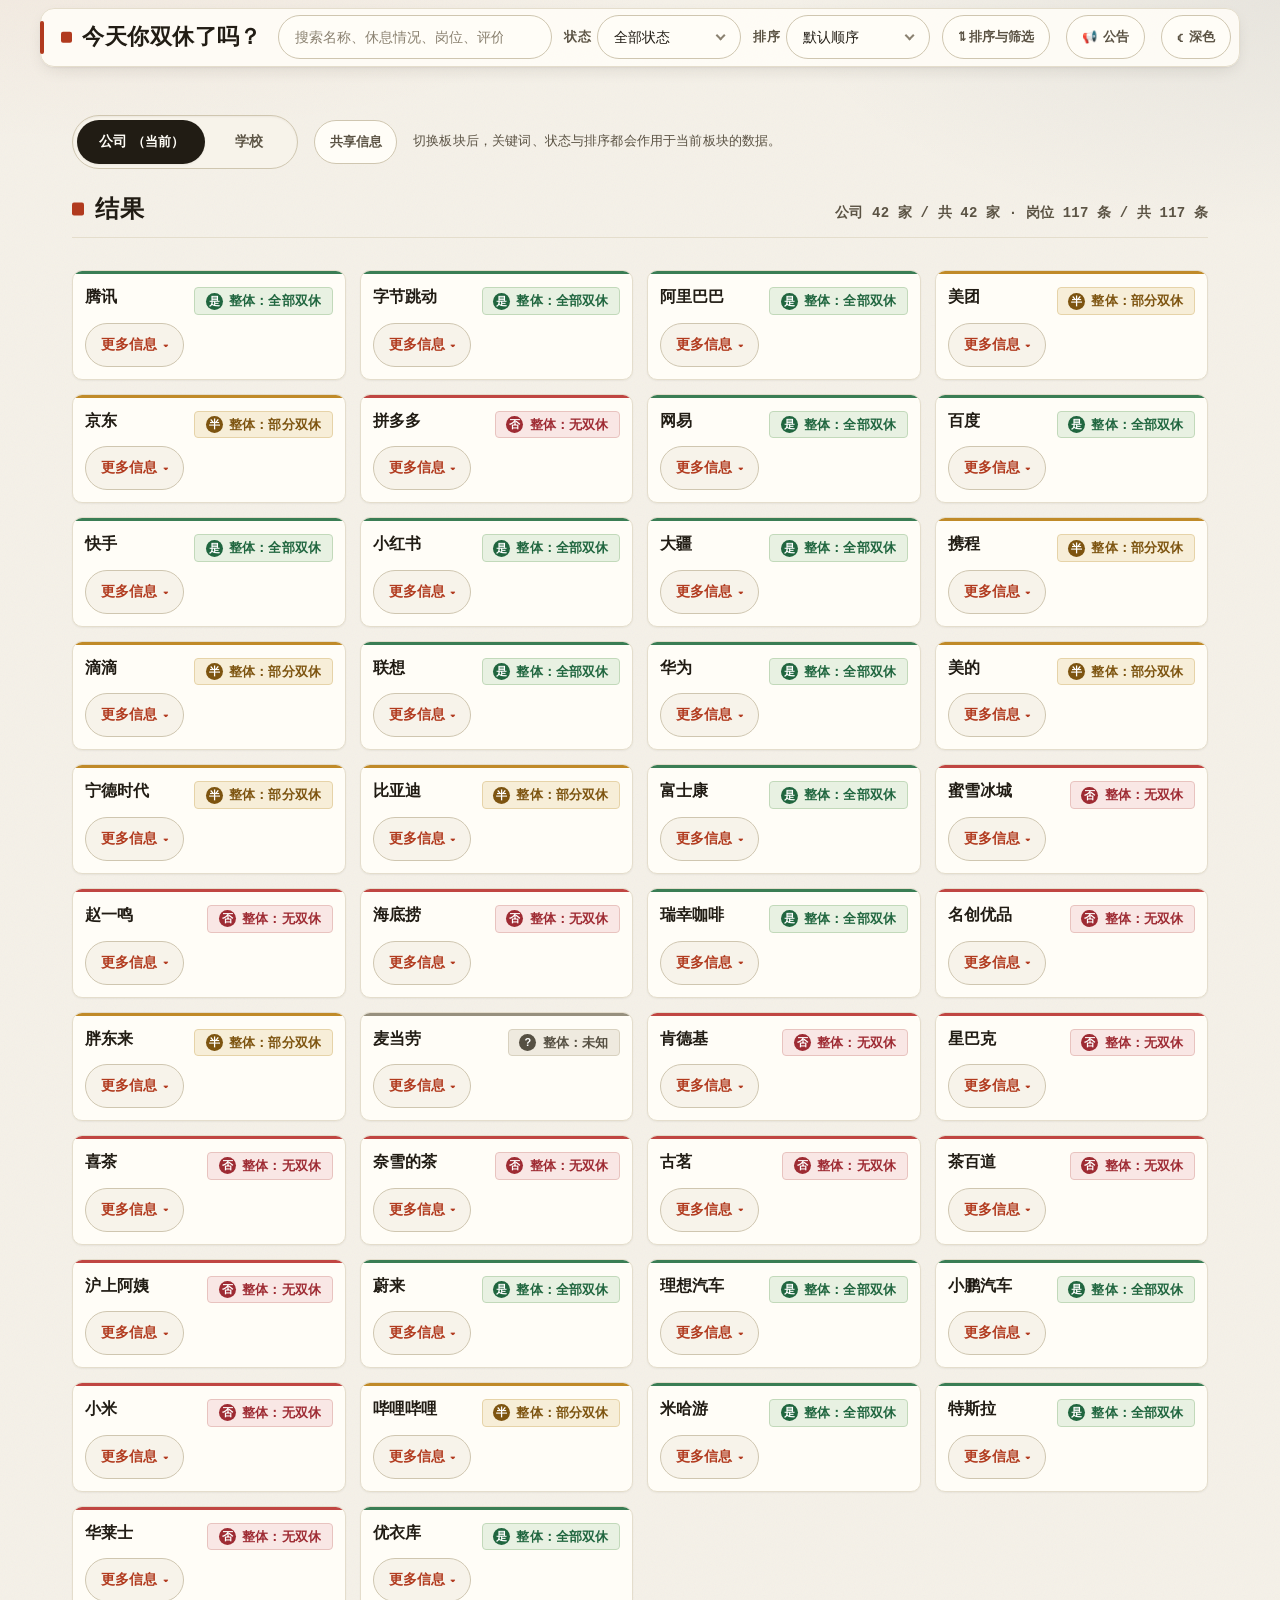
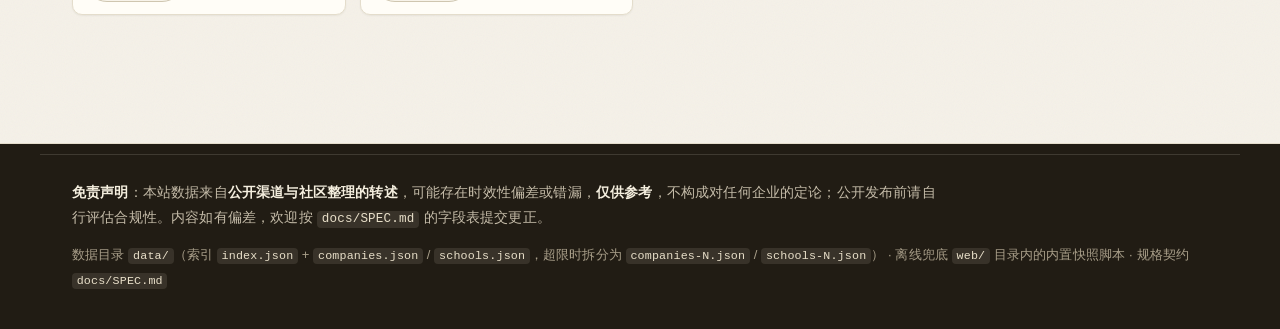
==== commit 21ccab16: "UI update,data update,now you can upload more infomation,then add more function" ====
--- a/web/index.html
+++ b/web/index.html
@@ -8,6 +8,20 @@
 <meta name="theme-color" content="#0e1016" media="(prefers-color-scheme: dark)">
 <meta name="description" content="今天你双休了吗？公司板块与学校板块，按键渲染的纯静态查询站点：数据来自 data/index.json 索引的分片文件，零依赖、零外链、可离线打开。">
 <title>今天你双休了吗？— 公司与学校双休情况查询</title>
+<script>
+/* 主题引导：在样式表加载前解析 <html data-theme>，避免深色用户首帧闪白（FOUC）。
+   优先 localStorage 手动选择；未选择时跟随系统 prefers-color-scheme。
+   file:// 或隐私模式下 localStorage 可能抛异常：忽略即可，CSS 默认浅色。 */
+(function () {
+  try {
+    var t = localStorage.getItem('shuangxiu-theme');
+    if (t !== 'dark' && t !== 'light') {
+      t = window.matchMedia && window.matchMedia('(prefers-color-scheme: dark)').matches ? 'dark' : 'light';
+    }
+    document.documentElement.setAttribute('data-theme', t);
+  } catch (e) { /* 保持默认浅色 */ }
+})();
+</script>
 <link rel="stylesheet" href="styles.css">
 <!-- 空 data URI 图标：避免本地服务器与 Pages 上产生 favicon.ico 404 噪音；data: 不是外链 -->
 <link rel="icon" href="data:,">
@@ -16,19 +30,81 @@
 
 <a class="skip-link" href="#board-root">跳到条目列表</a>
 
-<!-- ===== 站点页头（F1）：标题与副标题为静态文案，不依赖任何数据 ===== -->
+<!-- ===== 站点页头（F1）：吸顶悬浮药丸 = 标题 + 搜索/状态/排序工具栏 + 主题切换 ===== -->
 <header class="site-header">
   <div class="wrap site-header__inner">
     <div class="site-header__brand">
-      <p class="site-eyebrow">公司与学校 · 双休情况</p>
       <h1 class="site-title">今天你双休了吗？</h1>
-      <p class="site-subtitle">收集公司岗位与学校作息的真实反馈，帮你判断这里是不是真的双休。</p>
-    </div>
-    <ul class="site-facts">
-      <li class="site-fact"><span class="site-fact__key">数据来源</span><span class="site-fact__value">data/index.json</span></li>
-      <li class="site-fact"><span class="site-fact__key">运行方式</span><span class="site-fact__value">纯静态 · 零依赖</span></li>
-      <li class="site-fact"><span class="site-fact__key">部署</span><span class="site-fact__value">GitHub Pages 子路径</span></li>
-    </ul>
+    </div>
+
+    <!-- 工具栏（F6 / F7 / F8）：整合进药丸，随页头吸顶；字段 id 冻结，脚本无需改动 -->
+    <div class="toolbar" id="toolbar">
+      <div class="toolbar__inner" role="search" aria-label="搜索、筛选与排序">
+        <div class="field field--search">
+          <label class="field__label" for="search-input">关键词</label>
+          <div class="input-wrap">
+            <input class="input input--search" id="search-input" name="q" type="search"
+                   placeholder="搜索名称、休息情况、岗位、评价…"
+                   autocomplete="off" spellcheck="false" enterkeyhint="search" aria-keyshortcuts="Escape"
+                   aria-describedby="search-hint">
+            <button class="input__clear" id="search-clear" type="button" aria-label="清空关键词" hidden>
+              <span aria-hidden="true">×</span>
+            </button>
+          </div>
+          <span class="sr-only" id="search-hint">关键词。按 Esc 键可清空</span>
+        </div>
+
+        <!-- 无该键可筛选时由脚本加 hidden -->
+        <div class="field" id="status-filter">
+          <label class="field__label" for="status-filter-select">状态</label>
+          <div class="select-wrap">
+            <select class="input" id="status-filter-select" name="status">
+              <option value="">全部状态</option>
+            </select>
+          </div>
+        </div>
+
+        <div class="field">
+          <label class="field__label" for="sort-select">排序</label>
+          <div class="select-wrap">
+            <select class="input" id="sort-select" name="sort">
+              <option value="default">默认顺序</option>
+            </select>
+          </div>
+        </div>
+
+        <!-- 排序与筛选按钮：弹出面板（排序方式 + 状态筛选 chips），与上方两个下拉共享同一状态 -->
+        <div class="field field--sortfilter">
+          <button class="sortfilter-btn" id="sortfilter-btn" type="button"
+                  aria-haspopup="true" aria-expanded="false" aria-controls="sortfilter-panel">
+            <span class="sortfilter-btn__glyph" aria-hidden="true">⇅</span>
+            <span class="sortfilter-btn__label" id="sortfilter-label">排序与筛选</span>
+          </button>
+          <div class="sortfilter-panel" id="sortfilter-panel" hidden>
+            <div class="sortfilter-group">
+              <p class="sortfilter-group__title">排序</p>
+              <div class="sortfilter-chips" id="sortfilter-sorts"></div>
+            </div>
+            <div class="sortfilter-group" id="sortfilter-status-group" hidden>
+              <p class="sortfilter-group__title">状态筛选</p>
+              <div class="sortfilter-chips" id="sortfilter-status"></div>
+            </div>
+          </div>
+        </div>
+      </div>
+    </div>
+
+    <!-- 公告按钮：点开弹窗展示公告内容（原公告栏改版） -->
+    <button class="announce-btn" id="announce-btn" type="button"
+            aria-haspopup="dialog" aria-expanded="false" aria-controls="announce-modal">
+      <span class="announce-btn__glyph" aria-hidden="true">📢</span>
+      <span class="announce-btn__text">公告</span>
+    </button>
+
+    <button class="theme-toggle" id="theme-toggle" type="button" aria-pressed="false" aria-label="切换到深色主题">
+      <span class="theme-toggle__glyph" aria-hidden="true"></span>
+      <span class="theme-toggle__text">深色</span>
+    </button>
   </div>
 </header>
 
@@ -47,46 +123,13 @@
       <button class="board-switch__btn" type="button" data-board="companies" aria-pressed="true">公司</button>
       <button class="board-switch__btn" type="button" data-board="schools" aria-pressed="false">学校</button>
     </div>
+    <!-- 共享信息开关：开启后合并展示 data/userdata_*.json（所有人可提交的社区共享数据，带「共享」徽标） -->
+    <button class="chip" id="shared-toggle" type="button" aria-pressed="false"
+            title="开启后合并展示所有人共享的信息（data/userdata_*.json），条目带「共享」徽标">
+      共享信息
+    </button>
     <p class="board-bar__hint">切换板块后，关键词、状态与排序都会作用于当前板块的数据。</p>
   </section>
-
-  <!-- ===== 工具栏（F6 / F7 / F8）：>=1024px 顶部粘性 ===== -->
-  <div class="toolbar" id="toolbar">
-    <div class="toolbar__inner" role="search" aria-label="搜索、筛选与排序">
-      <div class="field field--search">
-        <label class="field__label" for="search-input">关键词</label>
-        <div class="input-wrap">
-          <input class="input input--search" id="search-input" name="q" type="search"
-                 placeholder="名称、休息情况、岗位、评价内容…"
-                 autocomplete="off" spellcheck="false" enterkeyhint="search" aria-keyshortcuts="Escape"
-                 aria-describedby="search-hint">
-          <button class="input__clear" id="search-clear" type="button" aria-label="清空关键词" hidden>
-            <span aria-hidden="true">×</span>
-          </button>
-        </div>
-        <span class="sr-only" id="search-hint">按 Esc 键可清空关键词</span>
-      </div>
-
-      <div class="field">
-        <label class="field__label" for="sort-select">排序</label>
-        <div class="select-wrap">
-          <select class="input" id="sort-select" name="sort">
-            <option value="default">默认（数据顺序）</option>
-          </select>
-        </div>
-      </div>
-
-      <!-- 无该键可筛选时由脚本加 hidden -->
-      <div class="field" id="status-filter">
-        <label class="field__label" for="status-filter-select">状态</label>
-        <div class="select-wrap">
-          <select class="input" id="status-filter-select" name="status">
-            <option value="">全部状态</option>
-          </select>
-        </div>
-      </div>
-    </div>
-  </div>
 
   <!-- ===== 结果区（F9 计数 + F10 四类状态 + F3/F4 挂载点） ===== -->
   <section class="results" id="results" aria-labelledby="results-title">
@@ -97,13 +140,6 @@
 
     <div class="board-root-holder">
       <div class="state-region" id="state-region">
-        <!-- 离线快照提示（SPEC §4.3）：file:// 下由脚本移除 hidden -->
-        <div class="state-panel state-panel--offline" id="offline-note" role="status" hidden>
-          <span class="state-panel__icon" aria-hidden="true">i</span>
-          <p class="state-panel__title">离线快照模式</p>
-          <p class="state-panel__hint">浏览器不允许以 <code>file://</code> 打开时读取 <code>data/*.json</code>，当前展示的是内置只读快照 <code>web/data-snapshot.js</code>。要查看最新数据，请在仓库根目录运行 <code>python -m http.server 8000</code> 后访问 <code>web/index.html</code>。</p>
-        </div>
-
         <!-- 状态一：加载中 -->
         <div class="state-panel state-panel--loading" id="state-loading" role="status">
           <span class="spinner" aria-hidden="true"></span>
@@ -133,6 +169,18 @@
     </div>
   </section>
 </main>
+
+<!-- 离线快照提示（SPEC §4.3）：file:// 下由脚本移除 hidden；右上角常驻 toast，可手动关闭 -->
+<div class="offline-toast" id="offline-note" role="status" hidden>
+  <span class="offline-toast__icon" aria-hidden="true">i</span>
+  <div class="offline-toast__body">
+    <p class="offline-toast__title">离线快照模式</p>
+    <p class="offline-toast__hint">浏览器不允许以 <code>file://</code> 读取 <code>data/*.json</code>，当前展示内置只读快照。要查看最新数据，请在仓库根目录运行 <code>python -m http.server 8000</code> 后访问 <code>web/index.html</code>。</p>
+  </div>
+  <button class="offline-toast__close" id="offline-note-close" type="button" aria-label="关闭离线快照提示">
+    <span aria-hidden="true">×</span>
+  </button>
+</div>
 
 <footer class="site-footer">
   <div class="wrap site-footer__inner">
@@ -146,6 +194,31 @@
     </p>
   </div>
 </footer>
+
+<!-- ===== 公告弹窗：由页头「公告」按钮触发；内容来自仓库根目录 gonggao.txt（已并入，源文本可删除） ===== -->
+<div class="announce-modal" id="announce-modal" role="dialog" aria-modal="true" aria-labelledby="announce-modal-title" hidden>
+  <div class="announce-modal__card">
+    <header class="announce-modal__head">
+      <h2 class="announce-modal__title" id="announce-modal-title">
+        <span class="announce-modal__tag" aria-hidden="true">公告</span>
+        十分欢迎您为双休项目添砖加瓦
+      </h2>
+      <button class="announce-modal__close" id="announce-modal-close" type="button" aria-label="关闭公告">
+        <span aria-hidden="true">×</span>
+      </button>
+    </header>
+    <div class="announce-modal__body">
+      <ul class="announce-modal__list">
+        <li>如果你想直接在网页端参与编辑，你需要准备一个 GitHub API key，但是在此之前，你需要拿到编辑权限。</li>
+        <li>你可以向 <a href="mailto:realsxproject@outlook.com">realsxproject@outlook.com</a> 发送请求，其中包括保证不会对项目进行破坏，否则将会回收你的权限。</li>
+        <li>当然你认为这很麻烦，你也可以直接把你所知道的信息发送到这个邮箱，也可以提交 issues，我将在看到后的第一时间同步更改。</li>
+        <li>你必须在更改的时候遵循 json 文件的规范，并且不能随意碰相关的网页代码。</li>
+        <li>十分建议将所有更改写入 <code>/data/userdata_*.json</code> 的文件，并且不要修改别人的更改，不允许打广告。</li>
+      </ul>
+      <p class="announce-modal__outro">再次感谢你为此项目做的贡献。</p>
+    </div>
+  </div>
+</div>
 
 <!-- ===== F13 / F14 全屏详情抽屉与评论（SPEC v1.3 §4.1 DOM 钩子 + §4.7）：默认 hidden，由脚本控制 =====
      语义归属：SPEC §4.1 / §4.7.1 把 role="dialog" / aria-modal="true" 冻结在抽屉容器 #drawer 上，故此处落在 #drawer；
@@ -184,6 +257,43 @@
         <p class="comment-form__hint comment-form__hint--warn" id="comment-notice">需先在 data/index.json 的 site.repo 填写你的仓库</p>
       </form>
     </section>
+
+    <!-- ===== 共享信息表单：提交 → GitHub Issue → 仓库 Action 校验后写入 data/userdata_*.json =====
+         页面零密钥：写入由服务端（GitHub Actions）完成，浏览器不持有任何 token -->
+    <section class="detail__shared" aria-labelledby="detail-shared-title">
+      <h3 class="detail__shared-title" id="detail-shared-title">共享我了解的信息</h3>
+      <p class="detail__shared-hint">提交后经仓库的 GitHub Action 自动校验并写入 <code>data/userdata_*.json</code>，站点将带「共享」徽标展示。页面不持有任何密钥。</p>
+      <form class="comment-form" id="shared-form" novalidate>
+        <div class="comment-form__field">
+          <label class="comment-form__label" for="shared-status">双休情况（必选）</label>
+          <div class="select-wrap">
+            <select class="input" id="shared-status" name="status">
+              <option value="是">双休（周末正常休息）</option>
+              <option value="否">无双休</option>
+              <option value="大小周">大小周</option>
+              <option value="不清楚">不清楚</option>
+            </select>
+          </div>
+        </div>
+        <div class="comment-form__field">
+          <label class="comment-form__label" for="shared-job">岗位 / 班级（可选，最多 80 字）</label>
+          <input class="comment-form__nick" id="shared-job" name="job" type="text" maxlength="80"
+                 placeholder="如：后端开发 / 高一（不填则记录为整体情况）">
+        </div>
+        <div class="comment-form__field">
+          <label class="comment-form__label" for="shared-text">说明（必填，最多 1000 字）</label>
+          <textarea class="comment-form__text" id="shared-text" name="text" rows="4" maxlength="1000" required
+                    placeholder="描述真实的作息安排，如每周休息时间、加班/补课情况…"></textarea>
+        </div>
+        <div class="comment-form__field">
+          <label class="comment-form__label" for="shared-nick">昵称（可选，最多 40 字）</label>
+          <input class="comment-form__nick" id="shared-nick" name="nick" type="text" maxlength="40"
+                 autocomplete="nickname" placeholder="留空则显示「匿名」">
+        </div>
+        <button class="comment-form__submit" id="shared-submit" type="submit" disabled>提交共享信息</button>
+        <p class="comment-form__hint comment-form__hint--warn" id="shared-notice">需先在 data/index.json 的 site.repo 填写你的仓库</p>
+      </form>
+    </section>
   </div>
 </div>
 
--- a/web/styles.css
+++ b/web/styles.css
@@ -2,15 +2,23 @@
 /* =========================================================================
    今天你双休了吗？ — web/styles.css（SPEC v1.2）
    纯手写 CSS，零依赖、零外链：无 @import、无外链字体/图片、无 CDN。
+
+   视觉方向（档案卷宗 / editorial-archive × industrial）：
+   「记录」主题 —— 暖纸底、墨色文字、衬线展示标题、朱砂印章红作为唯一强调色，
+   噪点颗粒 + 双径向渐变做氛围层，等宽数字与发丝边框呼应「档案台账」。
+   记忆点：衬线标题前的朱砂印记方块 + 卡片顶部的四态状态色条。
+
    目录：1 设计令牌  2 基础重置与工具类  3 页头  4 板块切换  5 工具栏控件
          6 结果计数  7 状态面板（加载/空/失败/离线）  8 卡片与条目
          9 按键渲染输出（分组 / 岗位块 / 键值行 / 评价引用 / 空状态）
          10 页脚  11 响应式三档  12 深色模式  13 动效降级  14 强制颜色
+         15 入场编排（一次性页面加载序列）
    ========================================================================= */
 
 /* ---------- 1. 设计令牌 ---------- */
 :root {
-  color-scheme: light dark;
+  /* 主题由 <html data-theme="light|dark"> 决定：默认浅色；深色令牌见第 12 节的属性选择器块 */
+  color-scheme: light;
 
   /* 版心与间距节奏（流式） */
   --wrap-max: 1200px;
@@ -22,14 +30,17 @@
   --sp-6: 2rem;
   --sp-7: clamp(2rem, 5vw, 3.5rem);
 
-  /* 圆角 */
-  --radius-xs: 6px;
-  --radius-sm: 10px;
-  --radius: 14px;
-  --radius-lg: 20px;
+  /* 圆角：档案卷宗用小圆角，锐利但不生硬 */
+  --radius-xs: 4px;
+  --radius-sm: 6px;
+  --radius: 10px;
+  --radius-lg: 14px;
   --radius-pill: 999px;
 
-  /* 中文友好字体栈（全部系统字体，不加载任何 webfont） */
+  /* 字体栈（全部系统字体，不加载任何 webfont）：
+     展示字用中文衬线栈（卷宗标题感），正文保持黑体系保证小字号可读性 */
+  --font-display: "Noto Serif SC", "Source Han Serif SC", "Source Han Serif CN",
+    "STZhongsong", "STSong", "SimSun", serif;
   --font-sans: -apple-system, BlinkMacSystemFont, "Segoe UI", "PingFang SC",
     "Hiragino Sans GB", "Microsoft YaHei", "Noto Sans SC", "Source Han Sans SC",
     "WenQuanYi Micro Hei", "Helvetica Neue", Arial, sans-serif;
@@ -45,60 +56,62 @@
   --lh-body: 1.75;
   --lh-tight: 1.3;
 
-  /* 浅色主题：中性灰阶 + 单一强调色（靛蓝） */
-  --bg: #f5f6fa;
-  --bg-glow: rgba(58, 86, 201, 0.08);
-  --surface: #ffffff;
-  --surface-2: #f6f7fb;
-  --surface-3: #eef0f7;
-  --surface-sunken: #f1f3f9;
-  --border: #e3e6ef;
-  --border-strong: #ced3e1;
-  --text: #151925;
-  --text-2: #545b70;
-  --text-3: #878ea3;
-
-  --accent: #3a56c9;
-  --accent-hover: #2b44a8;
-  --accent-soft: #eceffc;
-  --accent-contrast: #ffffff;
-  --ring: 0 0 0 3px rgba(58, 86, 201, 0.3);
+  /* 浅色主题：暖纸灰阶 + 朱砂印泥红（唯一强调色） */
+  --bg: #f5f1e8;
+  --bg-glow-1: rgba(177, 58, 30, 0.07);
+  --bg-glow-2: rgba(31, 42, 66, 0.06);
+  --surface: #fffdf7;
+  --surface-2: #f7f3ea;
+  --surface-3: #efeadd;
+  --surface-sunken: #f2eee3;
+  --border: #e4ddcc;
+  --border-strong: #cfc6b0;
+  --text: #211c14;
+  --text-2: #5b5344;
+  --text-3: #8b8271;
+
+  --accent: #b13a1e;
+  --accent-hover: #8f2d15;
+  --accent-soft: #f7e4dc;
+  --accent-contrast: #fffaf4;
+  --ring: 0 0 0 3px rgba(177, 58, 30, 0.28);
 
   /* 状态标签色（颜色只是冗余信号，始终与文字或字形同时出现） */
-  --yes-fg: #0b6b45;
-  --yes-bg: #e6f6ee;
-  --yes-bd: #b7e2cb;
-  --yes-dot: #12a05f;
+  --yes-fg: #20663f;
+  --yes-bg: #e8f1e2;
+  --yes-bd: #c2d9ba;
+  --yes-dot: #3a7d54;
   --yes-glyph: #ffffff;
-  --no-fg: #b02a33;
-  --no-bg: #fdedec;
-  --no-bd: #f5c8ca;
-  --no-dot: #e04a4f;
+  --no-fg: #9e2b33;
+  --no-bg: #f9e7e5;
+  --no-bd: #e8c3bf;
+  --no-dot: #c04642;
   --no-glyph: #ffffff;
-  --partial-fg: #8f5a05;
-  --partial-bg: #fdf4e3;
-  --partial-bd: #f1dcb0;
-  --partial-dot: #e2a12a;
+  --partial-fg: #7d5410;
+  --partial-bg: #f7eed8;
+  --partial-bd: #e6d3a8;
+  --partial-dot: #c08a28;
   --partial-glyph: #ffffff;
-  --unknown-fg: #525869;
-  --unknown-bg: #f0f1f6;
-  --unknown-bd: #dee1ea;
-  --unknown-dot: #9aa0b4;
+  --unknown-fg: #565043;
+  --unknown-bg: #efeadf;
+  --unknown-bd: #d8d1bf;
+  --unknown-dot: #97907e;
   --unknown-glyph: #ffffff;
 
   /* 离线提示条 */
-  --warn-fg: #8a5a08;
-  --warn-bg: #fdf5e4;
-  --warn-bd: #f0dcae;
-
-  /* 细腻阴影（仅两层，避免视觉噪声） */
-  --shadow-1: 0 1px 2px rgba(19, 23, 42, 0.05);
-  --shadow-2: 0 1px 2px rgba(19, 23, 42, 0.04), 0 6px 16px -6px rgba(19, 23, 42, 0.12);
-  --shadow-3: 0 2px 4px rgba(19, 23, 42, 0.05), 0 16px 36px -12px rgba(19, 23, 42, 0.22);
-  --sticky-bg: rgba(245, 246, 250, 0.86);
+  --warn-fg: #7d5410;
+  --warn-bg: #f7eed8;
+  --warn-bd: #e0cb9d;
+
+  /* 三级阴影（带暖调环境色，避免纯黑的死板） */
+  --shadow-1: 0 1px 2px rgba(33, 26, 15, 0.06);
+  --shadow-2: 0 1px 2px rgba(33, 26, 15, 0.05), 0 6px 18px -6px rgba(33, 26, 15, 0.14);
+  --shadow-3: 0 2px 4px rgba(33, 26, 15, 0.06), 0 18px 40px -12px rgba(33, 26, 15, 0.24);
+  --sticky-bg: rgba(255, 253, 247, 0.88);
 
   --dur: 180ms;
   --ease: cubic-bezier(0.22, 0.61, 0.36, 1);
+  --ease-out: cubic-bezier(0.16, 1, 0.3, 1);
 }
 
 /* ---------- 2. 基础重置与工具类 ---------- */
@@ -112,6 +125,8 @@
   scroll-behavior: smooth;
 }
 
+/* 氛围层：暖纸底 + 双径向渐变（朱砂/墨蓝各一角）+ feTurbulence 噪点颗粒。
+   噪点以内联 data URI 实现（无外链），直接叠进 body 背景层，不引入额外 DOM。 */
 body.app {
   margin: 0;
   font-family: var(--font-sans);
@@ -120,8 +135,11 @@
   letter-spacing: 0.01em;
   color: var(--text);
   background-color: var(--bg);
-  background-image: radial-gradient(1200px 420px at 50% -140px, var(--bg-glow), transparent 70%);
-  background-repeat: no-repeat;
+  background-image:
+    url("data:image/svg+xml,%3Csvg xmlns='http://www.w3.org/2000/svg' width='160' height='160'%3E%3Cfilter id='n'%3E%3CfeTurbulence type='fractalNoise' baseFrequency='0.9' numOctaves='2'/%3E%3C/filter%3E%3Crect width='160' height='160' filter='url(%23n)' opacity='0.045'/%3E%3C/svg%3E"),
+    radial-gradient(1100px 480px at 6% -8%, var(--bg-glow-1), transparent 62%),
+    radial-gradient(900px 420px at 100% 0%, var(--bg-glow-2), transparent 55%);
+  background-repeat: repeat, no-repeat, no-repeat;
   overflow-x: clip;
   -webkit-font-smoothing: antialiased;
   -moz-osx-font-smoothing: grayscale;
@@ -190,49 +208,94 @@
   padding-bottom: clamp(2rem, 6vw, 4rem);
 }
 
-/* ---------- 3. 页头（F1） ---------- */
+/* 朱砂印记方块：标题前的统一符号语言（纯装饰，aria-hidden 由语义保证——纯 CSS content 不进无障碍树） */
+.site-title::before,
+.section-title::before {
+  content: "";
+  display: inline-block;
+  width: 0.52em;
+  height: 0.52em;
+  margin-right: 0.45em;
+  border-radius: 2px;
+  background: var(--accent);
+  transform: translateY(-0.06em);
+}
+
+/* ---------- 3. 页头：吸顶档案抬头（F1） ----------
+   吸顶悬浮卡：纸面 + 发丝边 + 左侧朱砂竖条；标题用衬线展示字。
+   移动端降级为大圆角卡片。 */
 .site-header {
-  padding-block: clamp(2rem, 6vw, 3.5rem) clamp(1.5rem, 4vw, 2.25rem);
-  border-bottom: 1px solid var(--border);
-  background: linear-gradient(180deg, var(--surface) 0%, transparent 100%);
+  position: sticky;
+  top: 0;
+  z-index: 40;
+  padding-block: var(--sp-2) var(--sp-3);
 }
 .site-header__inner {
+  position: relative;
   display: flex;
   flex-wrap: wrap;
-  align-items: flex-end;
+  align-items: center;
   justify-content: space-between;
-  gap: var(--sp-5);
+  gap: var(--sp-2) var(--sp-4);
+  padding: 0.4rem 0.5rem 0.4rem 1.25rem;
+  border: 1px solid var(--border);
+  border-radius: var(--radius-lg);
+  background: var(--sticky-bg);
+  -webkit-backdrop-filter: blur(14px) saturate(150%);
+  backdrop-filter: blur(14px) saturate(150%);
+  box-shadow: var(--shadow-2);
+}
+/* 档案标签：左侧朱砂竖条（盖在圆角内侧，上下留出圆角半径） */
+.site-header__inner::before {
+  content: "";
+  position: absolute;
+  left: -1px;
+  top: 12px;
+  bottom: 12px;
+  width: 4px;
+  border-radius: var(--radius-pill);
+  background: var(--accent);
 }
 .site-header__brand { min-width: 0; }
-.site-eyebrow {
-  margin-bottom: var(--sp-2);
-  font-size: var(--fs-xs);
-  font-weight: 600;
-  letter-spacing: 0.14em;
-  color: var(--accent);
-}
 .site-title {
-  font-size: var(--fs-h1);
-  font-weight: 800;
+  font-family: var(--font-display);
+  font-size: clamp(1.125rem, 1rem + 0.6vw, 1.375rem);
+  font-weight: 900;
   line-height: var(--lh-tight);
-  letter-spacing: 0.01em;
-}
-.site-subtitle {
-  max-width: 34em;
-  margin-top: var(--sp-2);
-  font-size: clamp(0.9375rem, 0.9rem + 0.22vw, 1.0625rem);
-  color: var(--text-2);
-}
-.site-facts {
-  display: flex;
-  flex-wrap: wrap;
-  gap: var(--sp-2) var(--sp-5);
-  font-size: var(--fs-xs);
-}
-.site-fact { display: flex; flex-direction: column; gap: 0.1rem; min-width: 0; }
-/* A11Y2：键名文字需 >= 4.5:1（浅色原 --text-3 仅 3.02:1），改用既有令牌 --text-2 */
-.site-fact__key { color: var(--text-2); letter-spacing: 0.06em; }
-.site-fact__value { font-weight: 600; color: var(--text-2); }
+  letter-spacing: 0.02em;
+  white-space: nowrap;
+}
+/* 移动端：药丸换行后改用大圆角卡片，避免两端出现尴尬的半圆缺口 */
+@media (max-width: 900px) {
+  .site-header__inner { border-radius: var(--radius-lg); padding: var(--sp-3) var(--sp-4); }
+  .site-header__inner::before { top: 14px; bottom: 14px; }
+}
+
+/* 主题切换按钮：页头内的小胶囊；字形与文字由 CSS 按 <html data-theme> 切换，
+   JS 只负责改属性与 aria-label（字形是冗余信号，文字始终存在，符合 F5 同款约定） */
+.theme-toggle {
+  display: inline-flex;
+  align-items: center;
+  gap: 0.35rem;
+  min-height: 44px;
+  padding: 0.35rem 0.95rem;
+  border: 1px solid var(--border-strong);
+  border-radius: var(--radius-pill);
+  background: var(--surface);
+  color: var(--text-2);
+  font-family: inherit;
+  font-size: var(--fs-xs);
+  font-weight: 700;
+  white-space: nowrap;
+  cursor: pointer;
+  touch-action: manipulation;
+  transition: background-color var(--dur) var(--ease), color var(--dur) var(--ease),
+    border-color var(--dur) var(--ease), box-shadow var(--dur) var(--ease);
+}
+.theme-toggle:hover { border-color: var(--accent); color: var(--accent); background: var(--accent-soft); }
+.theme-toggle:focus-visible { outline: 3px solid var(--accent); outline-offset: 2px; }
+.theme-toggle__glyph::before { content: "☾"; font-size: 0.95em; line-height: 1; }      /* 当前浅色 → 提示切到深色 */
+html[data-theme="dark"] .theme-toggle__glyph::before { content: "☀"; }               /* 当前深色 → 提示切到浅色 */
 
 .notice {
   margin-block: var(--sp-4);
@@ -245,6 +308,124 @@
 }
 .notice--warn { border-color: var(--warn-bd); background: var(--warn-bg); color: var(--warn-fg); }
 
+/* ---------- 3b. 公告：页头按钮 + 弹窗 ----------
+   页头胶囊按钮与 theme-toggle 同款视觉；弹窗为居中纸面卡片（朱砂左条 + 印记标签）。 */
+.announce-btn {
+  display: inline-flex;
+  align-items: center;
+  gap: 0.35rem;
+  min-height: 44px;
+  padding: 0.35rem 0.95rem;
+  border: 1px solid var(--border-strong);
+  border-radius: var(--radius-pill);
+  background: var(--surface);
+  color: var(--text-2);
+  font-family: inherit;
+  font-size: var(--fs-xs);
+  font-weight: 700;
+  white-space: nowrap;
+  cursor: pointer;
+  transition: color 0.15s ease, border-color 0.15s ease, background 0.15s ease;
+}
+.announce-btn:hover { color: var(--accent); border-color: var(--accent); }
+.announce-btn[aria-expanded="true"] { background: var(--accent-soft); color: var(--accent); border-color: var(--accent); }
+.announce-btn__glyph { font-size: 0.95em; line-height: 1; }
+
+.announce-modal {
+  position: fixed;
+  inset: 0;
+  z-index: 60;
+  display: flex;
+  align-items: center;
+  justify-content: center;
+  padding: var(--sp-4);
+  background: rgba(27, 21, 12, 0.45);
+  backdrop-filter: blur(2px);
+  -webkit-backdrop-filter: blur(2px);
+}
+.announce-modal[hidden] { display: none; }
+.announce-modal__card {
+  width: min(40rem, 100%);
+  max-height: min(80vh, 44rem);
+  display: flex;
+  flex-direction: column;
+  overflow: hidden;
+  border: 1px solid var(--border);
+  border-left: 3px solid var(--accent);
+  border-radius: var(--radius-lg);
+  background: var(--surface);
+  box-shadow: var(--shadow-2, 0 18px 48px rgba(27, 21, 12, 0.28));
+}
+.announce-modal__head {
+  display: flex;
+  align-items: flex-start;
+  justify-content: space-between;
+  gap: var(--sp-3);
+  padding: var(--sp-4) var(--sp-4) var(--sp-3);
+  border-bottom: 1px solid var(--border);
+}
+.announce-modal__title {
+  display: flex;
+  align-items: center;
+  gap: 0.65rem;
+  margin: 0;
+  font-family: var(--font-display);
+  font-size: var(--fs-h2);
+  line-height: 1.4;
+  color: var(--text);
+}
+.announce-modal__tag {
+  flex: none;
+  padding: 0.15rem 0.65rem;
+  border-radius: var(--radius-pill);
+  background: var(--accent);
+  color: var(--accent-contrast);
+  font-family: inherit;
+  font-size: var(--fs-xs);
+  font-weight: 800;
+  letter-spacing: 0.12em;
+  line-height: 1.6;
+}
+.announce-modal__close {
+  flex: none;
+  display: inline-flex;
+  align-items: center;
+  justify-content: center;
+  min-width: 44px;
+  min-height: 44px;
+  margin: -0.5rem -0.5rem 0 0;
+  border: none;
+  border-radius: var(--radius-pill);
+  background: transparent;
+  color: var(--text-2);
+  font-size: 1.35rem;
+  line-height: 1;
+  cursor: pointer;
+  transition: color 0.15s ease, background 0.15s ease;
+}
+.announce-modal__close:hover { color: var(--accent); background: var(--accent-soft); }
+.announce-modal__body {
+  overflow-y: auto;
+  padding: var(--sp-3) var(--sp-4) var(--sp-4);
+  font-size: var(--fs-sm);
+  line-height: 1.8;
+  color: var(--text);
+}
+.announce-modal__list {
+  margin-block: 0;
+  padding-left: 1.2em;
+  list-style: disc;
+  display: grid;
+  gap: 0.35rem;
+}
+.announce-modal__list li { padding-left: 0.2em; }
+.announce-modal__list code { background: var(--accent-soft); }
+.announce-modal__list a { font-weight: 600; text-decoration: underline; }
+.announce-modal__outro { margin-top: var(--sp-3); color: var(--text-2); }
+@media (prefers-reduced-motion: reduce) {
+  .announce-btn, .announce-modal__close { transition: none; }
+}
+
 /* ---------- 4. 板块切换（F5） ---------- */
 .board-bar {
   display: flex;
@@ -256,10 +437,10 @@
 .board-switch {
   display: inline-flex;
   padding: 4px;
-  border: 1px solid var(--border);
+  border: 1px solid var(--border-strong);
   border-radius: var(--radius-pill);
   background: var(--surface-2);
-  box-shadow: inset 0 1px 2px rgba(19, 23, 42, 0.04);
+  box-shadow: inset 0 1px 2px rgba(33, 26, 15, 0.05);
 }
 .board-switch__btn {
   min-height: 44px;
@@ -278,9 +459,10 @@
     box-shadow var(--dur) var(--ease);
 }
 .board-switch__btn:hover { color: var(--text); }
+/* 选中态 = 墨块反白（档案标签感），比淡底描边更醒目 */
 .board-switch__btn[aria-pressed="true"] {
-  background: var(--surface);
-  color: var(--accent);
+  background: var(--text);
+  color: var(--surface);
   box-shadow: var(--shadow-1);
 }
 /* F5 冻结要求：当前板块必须有文字标识，不得只靠颜色（脚本只需维护 aria-pressed） */
@@ -291,38 +473,59 @@
   font-weight: 600;
   letter-spacing: 0;
 }
-/* A11Y2：提示文字需 >= 4.5:1（浅色原 --text-3 仅 3.02:1），改用 --text-2 */
+/* A11Y2：提示文字需 >= 4.5:1（浅色 --text-3 不足），改用 --text-2 */
 .board-bar__hint { font-size: var(--fs-xs); color: var(--text-2); }
 
-/* ---------- 5. 工具栏与控件（F6 / F7 / F8） ---------- */
+/* ---------- 5. 工具栏与控件（F6 / F7 / F8，已整合进页头） ----------
+   .toolbar 去卡片化：透明、无边界，作为页头内的弹性一行；随页头吸顶 */
 .toolbar {
-  margin-bottom: clamp(1.5rem, 4vw, 2.25rem);
-  border: 1px solid var(--border);
-  border-radius: var(--radius-lg);
-  background: var(--surface);
-  box-shadow: var(--shadow-2);
+  display: flex;
+  flex: 1 1 auto;
+  min-width: 0;
 }
 .toolbar__inner {
-  display: grid;
-  grid-template-columns: minmax(0, 1fr);
-  gap: var(--sp-3);
-  padding: var(--sp-4);
-}
-.field { display: flex; flex-direction: column; gap: 0.35rem; min-width: 0; }
+  display: flex;
+  flex-wrap: wrap;
+  align-items: center;
+  gap: var(--sp-2) var(--sp-3);
+  min-width: 0;
+  width: 100%;
+}
+.field { display: flex; flex-direction: row; align-items: center; gap: 0.4rem; min-width: 0; }
 .field[hidden] { display: none; }
 .field__label {
+  flex: none;
   font-size: var(--fs-xs);
   font-weight: 600;
   color: var(--text-2);
   letter-spacing: 0.02em;
+}
+/* 关键词标签视觉隐藏：占位符已自解释；程序化 label 保留（sr-only 同款剪裁） */
+.field--search .field__label {
+  position: absolute;
+  width: 1px;
+  height: 1px;
+  margin: -1px;
+  padding: 0;
+  overflow: hidden;
+  clip-path: inset(50%);
+  white-space: nowrap;
+  border: 0;
+}
+.field--search { flex: 1 1 14rem; }
+.field--search .input-wrap { flex: 1 1 auto; }
+/* 状态/排序：固定宽度的紧凑下拉 */
+.field .select-wrap { width: 9rem; }
+@media (max-width: 900px) {
+  .field .select-wrap { width: 8rem; }
 }
 .input {
   width: 100%;
   min-width: 0;
   min-height: 44px;
-  padding: 0.5rem 0.875rem;
+  padding: 0.5rem 1rem;
   border: 1px solid var(--border-strong);
-  border-radius: var(--radius-sm);
+  border-radius: var(--radius-pill);
   background: var(--surface);
   color: var(--text);
   font-family: inherit;
@@ -426,6 +629,69 @@
 .chip:hover { border-color: var(--accent); color: var(--accent); }
 .chip[aria-pressed="true"] { background: var(--accent-soft); border-color: var(--accent); color: var(--accent); }
 
+/* 排序与筛选按钮（工具栏弹出面板）：按钮 = 胶囊；面板 = 纸面卡片，chips 复用 .chip */
+.field--sortfilter { position: relative; flex: 0 0 auto; }
+.sortfilter-btn {
+  display: inline-flex;
+  align-items: center;
+  gap: 0.35rem;
+  min-height: 44px;
+  padding: 0.35rem 0.95rem;
+  border: 1px solid var(--border-strong);
+  border-radius: var(--radius-pill);
+  background: var(--surface);
+  color: var(--text-2);
+  font-family: inherit;
+  font-size: var(--fs-xs);
+  font-weight: 700;
+  white-space: nowrap;
+  cursor: pointer;
+  touch-action: manipulation;
+  transition: background-color var(--dur) var(--ease), color var(--dur) var(--ease),
+    border-color var(--dur) var(--ease), box-shadow var(--dur) var(--ease);
+}
+.sortfilter-btn__glyph { font-size: 0.95em; line-height: 1; letter-spacing: -0.1em; }
+.sortfilter-btn:hover { border-color: var(--accent); color: var(--accent); background: var(--accent-soft); }
+.sortfilter-btn[aria-expanded="true"] {
+  border-color: var(--accent);
+  color: var(--accent);
+  background: var(--accent-soft);
+  box-shadow: var(--ring);
+}
+.sortfilter-btn:focus-visible { outline: 3px solid var(--accent); outline-offset: 2px; }
+.sortfilter-panel {
+  position: absolute;
+  top: calc(100% + 0.4rem);
+  right: 0;
+  z-index: 45;
+  display: grid;
+  gap: var(--sp-3);
+  width: min(17rem, calc(100vw - 2.5rem));
+  padding: var(--sp-3);
+  border: 1px solid var(--border);
+  border-radius: var(--radius-lg);
+  background: var(--surface);
+  box-shadow: var(--shadow-3);
+}
+.sortfilter-panel[hidden] { display: none; }
+.sortfilter-panel:not([hidden]) { animation: sx-panel-in 140ms var(--ease-out) both; }
+@keyframes sx-panel-in {
+  from { opacity: 0; transform: translateY(-4px); }
+  to { opacity: 1; transform: none; }
+}
+.sortfilter-group { display: grid; gap: 0.4rem; min-width: 0; }
+.sortfilter-group[hidden] { display: none; }
+.sortfilter-group__title {
+  font-size: var(--fs-xs);
+  font-weight: 700;
+  letter-spacing: 0.06em;
+  color: var(--text-2);
+}
+.sortfilter-chips { display: flex; flex-wrap: wrap; gap: 0.35rem; min-width: 0; }
+@media (prefers-reduced-motion: reduce) {
+  .sortfilter-panel:not([hidden]) { animation: none; }
+}
+
 /* ---------- 6. 结果区与计数（F9） ---------- */
 .results { display: block; }
 .section-head {
@@ -435,13 +701,23 @@
   justify-content: space-between;
   gap: var(--sp-2) var(--sp-4);
   margin-bottom: var(--sp-4);
+  /* 发丝双线：档案页眉的规则线语言 */
+  border-bottom: 1px solid var(--border);
+  padding-bottom: var(--sp-3);
 }
 /* rv4：同级 h2 统一字号（含 .sr-only 的「选择板块」h2），并保证 h1 > h2 > h3 在三档下都清晰；
-   条目 h3 = clamp(1rem…1.125rem) = 16~18px，故 h2 取 22~24px（每档至少拉开 3px），再用颜色区分层级 */
+   h2 用衬线展示字与页头呼应 */
 .board-bar h2,
-.section-title { font-size: clamp(1.375rem, 1.15rem + 0.6vw, 1.5rem); font-weight: 700; letter-spacing: 0.01em; line-height: 1.35; }
-.section-title { color: var(--text-2); }
+.section-title {
+  font-family: var(--font-display);
+  font-size: clamp(1.375rem, 1.15rem + 0.6vw, 1.5rem);
+  font-weight: 900;
+  letter-spacing: 0.02em;
+  line-height: 1.35;
+}
+.section-title { color: var(--text); }
 .result-count {
+  font-family: var(--font-mono);
   font-variant-numeric: tabular-nums;
   font-size: var(--fs-sm);
   font-weight: 600;
@@ -486,17 +762,69 @@
 .state-panel--error .state-panel__icon { background: var(--no-dot); color: var(--no-glyph); }
 .state-panel--empty { border-style: solid; }
 .state-panel--empty .state-panel__icon { background: var(--surface-3); color: var(--text-3); }
-.state-panel--offline {
+/* 离线快照提示（SPEC §4.3）：右上角常驻 toast（可手动关闭），圆角纸面 + 朱砂左条 */
+.offline-toast {
+  position: fixed;
+  top: clamp(0.75rem, 2vw, 1.25rem);
+  right: clamp(0.75rem, 2vw, 1.25rem);
+  z-index: 55;                       /* 高于页头 40，低于抽屉遮罩 60 */
+  display: flex;
   align-items: flex-start;
-  border-color: var(--warn-bd);
-  background: var(--warn-bg);
+  gap: 0.5rem;
+  width: min(21rem, calc(100vw - 2rem));
+  padding: 0.7rem 0.6rem 0.7rem 0.9rem;
+  border: 1px solid var(--warn-bd);
+  border-left: 3px solid var(--partial-dot);
+  border-radius: var(--radius-lg);
+  background: var(--sticky-bg);
+  -webkit-backdrop-filter: blur(12px) saturate(150%);
+  backdrop-filter: blur(12px) saturate(150%);
+  box-shadow: var(--shadow-3);
   text-align: left;
-  box-shadow: none;
-}
-.state-panel--offline .state-panel__icon { background: var(--warn-bd); color: var(--warn-fg); }
-.state-panel--offline .state-panel__title { color: var(--warn-fg); }
-.state-panel--offline .state-panel__hint { color: var(--text-2); }
-.state-panel--offline code { background: rgba(255, 255, 255, 0.55); }
+}
+.offline-toast[hidden] { display: none; }
+.offline-toast__icon {
+  display: grid;
+  place-items: center;
+  flex: none;
+  width: 1.5rem;
+  height: 1.5rem;
+  margin-top: 0.1rem;
+  border-radius: var(--radius-pill);
+  background: var(--warn-bd);
+  color: var(--warn-fg);
+  font-size: 0.8125rem;
+  font-weight: 800;
+  line-height: 1;
+}
+.offline-toast__body { flex: 1 1 auto; min-width: 0; }
+.offline-toast__title { font-size: var(--fs-xs); font-weight: 800; color: var(--warn-fg); letter-spacing: 0.02em; }
+.offline-toast__hint {
+  margin-top: 0.2rem;
+  font-size: 0.75rem;
+  line-height: 1.7;
+  color: var(--text-2);
+  overflow-wrap: anywhere;
+}
+.offline-toast code { background: rgba(255, 253, 247, 0.6); font-size: 0.92em; }
+.offline-toast__close {
+  display: grid;
+  place-items: center;
+  flex: none;
+  width: 2rem;
+  height: 2rem;
+  border: 0;
+  border-radius: var(--radius-pill);
+  background: transparent;
+  color: var(--text-2);
+  font-size: 1.05rem;
+  line-height: 1;
+  cursor: pointer;
+  touch-action: manipulation;
+  transition: background-color var(--dur) var(--ease), color var(--dur) var(--ease);
+}
+.offline-toast__close:hover { background: var(--surface-3); color: var(--text); }
+.offline-toast__close:focus-visible { outline: 3px solid var(--accent); outline-offset: 1px; }
 
 .spinner {
   width: 2rem;
@@ -516,9 +844,10 @@
 .card-grid {
   display: grid;
   grid-template-columns: minmax(0, 1fr);
-  gap: clamp(0.75rem, 2vw, 1.125rem);
+  gap: clamp(0.625rem, 1.5vw, 0.875rem);
   align-items: start;
 }
+/* 档案卡片：纸面 + 发丝边 + 顶部四态色条（如卷宗侧签） */
 .entry {
   position: relative;
   overflow: hidden;
@@ -526,7 +855,7 @@
   flex-direction: column;
   gap: var(--sp-3);
   min-width: 0;
-  padding: calc(var(--sp-4) + 0.25rem) var(--sp-4) var(--sp-4);
+  padding: calc(var(--sp-3) + 0.25rem) var(--sp-3) var(--sp-3);
   border: 1px solid var(--border);
   border-radius: var(--radius);
   background: var(--surface);
@@ -578,7 +907,7 @@
   max-width: 100%;
   padding: 0.25rem 0.6rem;
   border: 1px solid var(--badge-bd, var(--border-strong));
-  border-radius: var(--radius-pill);
+  border-radius: var(--radius-xs);
   background: var(--badge-bg, var(--surface-3));
   color: var(--badge-fg, var(--text-2));
   font-size: var(--fs-xs);
@@ -609,6 +938,8 @@
 .badge--no { --badge-fg: var(--no-fg); --badge-bg: var(--no-bg); --badge-bd: var(--no-bd); --badge-glyph-fg: var(--no-glyph); }
 .badge--partial { --badge-fg: var(--partial-fg); --badge-bg: var(--partial-bg); --badge-bd: var(--partial-bd); --badge-glyph-fg: var(--partial-glyph); }
 .badge--unknown { --badge-fg: var(--unknown-fg); --badge-bg: var(--unknown-bg); --badge-bd: var(--unknown-bd); --badge-glyph-fg: var(--unknown-glyph); }
+/* 共享条目徽标：强调色系（社区数据与官方数据的视觉区分；文字「共享」始终存在） */
+.badge--shared { --badge-fg: var(--accent); --badge-bg: var(--accent-soft); --badge-bd: var(--border-strong); --badge-glyph-fg: var(--accent-contrast); }
 
 /* ---------- 8b. 折叠交互（UI2）：整体状态灯 / 气泡 / 更多按钮 / 详情区 ----------
    契约（与 web/app.js 共用，不得改名）：
@@ -628,7 +959,7 @@
   max-width: 100%;
   padding: 0.25rem 0.65rem;
   border: 1px solid var(--light-bd);
-  border-radius: var(--radius-pill);
+  border-radius: var(--radius-xs);
   background: var(--light-bg);
   color: var(--light-fg);
   font-size: var(--fs-xs);
@@ -654,7 +985,7 @@
   height: 0.625rem;
   border-radius: var(--radius-pill);
   background: var(--light-dot);
-  box-shadow: 0 0 0 1px rgba(255, 255, 255, 0.45);
+  box-shadow: 0 0 0 1px rgba(255, 253, 247, 0.45);
 }
 /* 字形变体：复用徽标字形规格（文字 + 字形双重区分） */
 .entry__light__glyph,
@@ -695,7 +1026,7 @@
   line-height: 1.55;
   overflow-wrap: anywhere;
 }
-/* 键名用 --text-2：在卡片浅底与四态淡底上文字对比度均 >= 4.5:1（--text-3 在中性底上只有 2.88:1） */
+/* 键名用 --text-2：在卡片浅底与四态淡底上文字对比度均 >= 4.5:1 */
 .bubble__key { color: var(--text-2); font-weight: 600; }
 .bubble__value { color: var(--text); font-weight: 700; overflow-wrap: anywhere; }
 .bubble--yes { --bubble-fg: var(--yes-fg); --bubble-bd: var(--yes-bd); --bubble-bg: var(--yes-bg); }
@@ -707,7 +1038,7 @@
 .bubble--no,
 .bubble--unknown { border-color: var(--bubble-bd); background: var(--bubble-bg); color: var(--bubble-fg); }
 /* 状态气泡内的键名与取值都用气泡自身的实色前景（不透明、对比度可验证）：
-   浅色对底色 5.86:1、深色对底色 8.05:1；层级差异靠字重（键名 600 / 取值 700）而非降低对比度 */
+   层级差异靠字重（键名 600 / 取值 700）而非降低对比度 */
 .bubble--yes .bubble__key,
 .bubble--yes .bubble__value,
 .bubble--partial .bubble__key,
@@ -801,13 +1132,14 @@
   display: flex;
   align-items: stretch;
   justify-content: flex-end;
-  background: rgba(19, 23, 42, 0.42);
+  background: rgba(33, 26, 15, 0.45);
   -webkit-backdrop-filter: blur(2px);
   backdrop-filter: blur(2px);
 }
 .detail-overlay[hidden] { display: none; }
 .detail-overlay:not([hidden]) { animation: sx-fade-in 140ms var(--ease) both; }
 
+/* 抽屉 = 展开的卷宗页：纸面 + 左侧朱砂竖条 */
 .detail-panel {
   position: relative;
   display: flex;
@@ -824,6 +1156,16 @@
   background: var(--surface);
   box-shadow: var(--shadow-3);
 }
+.detail-panel::before {
+  content: "";
+  position: absolute;
+  top: 0;
+  bottom: 0;
+  left: 0;
+  width: 3px;
+  background: var(--accent);
+  z-index: 2;
+}
 .detail-overlay:not([hidden]) .detail-panel { animation: sx-drawer-in 180ms var(--ease) both; }
 @keyframes sx-fade-in { from { opacity: 0; } to { opacity: 1; } }
 @keyframes sx-drawer-in { from { opacity: 0; transform: translateX(1.5rem); } to { opacity: 1; transform: none; } }
@@ -843,9 +1185,11 @@
 }
 .detail__title {
   min-width: 0;
+  font-family: var(--font-display);
   font-size: var(--fs-h2);
-  font-weight: 700;
+  font-weight: 900;
   line-height: 1.4;
+  letter-spacing: 0.01em;
   overflow-wrap: anywhere;
 }
 .detail__close {
@@ -914,6 +1258,9 @@
   color: var(--text-2);
   overflow-wrap: anywhere;
 }
+.comment__no { font-family: var(--font-mono); font-weight: 700; color: var(--accent); }
+.comment__nick { font-weight: 700; color: var(--text); }
+.comment__date { font-family: var(--font-mono); color: var(--text-3); }
 .comment__text {
   min-width: 0;
   font-size: var(--fs-sm);
@@ -930,6 +1277,21 @@
   color: var(--text-2);
 }
 .comment-empty[hidden] { display: none; }
+
+/* 条目提示（app.js 动态创建 #entry-notice）：深链失效/条目未找到等轻量提示，独立于评论区空态 */
+.entry-notice {
+  margin: 0;
+  padding: var(--sp-2) var(--sp-3);
+  border: 1px solid var(--warn-bd);
+  border-left-width: 3px;
+  border-radius: 0 var(--radius-sm) var(--radius-sm) 0;
+  background: var(--warn-bg);
+  font-size: var(--fs-xs);
+  line-height: 1.7;
+  color: var(--warn-fg);
+  overflow-wrap: anywhere;
+}
+.entry-notice[hidden] { display: none; }
 
 /* 写评论表单（#comment-form） */
 .comment-form { display: flex; flex-direction: column; gap: var(--sp-3); min-width: 0; }
@@ -1007,6 +1369,35 @@
   color: var(--warn-fg);
 }
 
+/* 共享信息表单区（#shared-form）：复用 comment-form 全套控件样式，仅差异为外层区块 */
+.detail__shared {
+  display: flex;
+  flex-direction: column;
+  gap: var(--sp-3);
+  min-width: 0;
+  padding: var(--sp-4);
+  border-top: 1px solid var(--border);
+  background: var(--surface-2);
+}
+.detail__shared-title {
+  font-size: var(--fs-sm);
+  font-weight: 700;
+  letter-spacing: 0.04em;
+  color: var(--text-2);
+}
+.detail__shared-hint {
+  max-width: 46em;
+  font-size: var(--fs-xs);
+  line-height: 1.8;
+  color: var(--text-2);
+  overflow-wrap: anywhere;
+}
+.detail__shared-hint code { font-size: 0.95em; }
+.detail__shared .select-wrap { max-width: 22rem; }
+@media (max-width: 639px) {
+  .detail__shared { padding-inline: var(--sp-4); }
+}
+
 /* 移动端 < 640px：抽屉全屏铺满 */
 @media (max-width: 639px) {
   .detail-overlay { justify-content: stretch; }
@@ -1024,7 +1415,7 @@
   font-size: var(--fs-xs);
   font-weight: 700;
   letter-spacing: 0.06em;
-  /* A11Y2：13px/700 不属 WCAG 大号文字（需 >=18.66px 且加粗），故按 4.5:1 要求改 --text-2 */
+  /* A11Y2：13px/700 不属 WCAG 大号文字，按 4.5:1 要求用 --text-2 */
   color: var(--text-2);
 }
 .kv-section__list,
@@ -1061,9 +1452,7 @@
   align-items: start;
   min-width: 0;
 }
-/* 键名是有意义的正文文字（非装饰），按 WCAG AA 需 >= 4.5:1：
-   原 --text-3 在浅色卡片底上仅 3.05:1，改用既有令牌 --text-2
-   （浅色 6.31:1 on --surface、6.06:1 on --surface-2；深色 8.29:1 / 7.90:1，均优于原值） */
+/* 键名是有意义的正文文字（非装饰），按 WCAG AA 需 >= 4.5:1 */
 .kv-row__key {
   font-size: var(--fs-xs);
   font-weight: 600;
@@ -1084,7 +1473,7 @@
   color: var(--text-2);
 }
 
-/* 评价：引用样式（编号 + 内容） */
+/* 评价：引用样式（编号 + 内容），左侧朱砂细线呼应档案批注 */
 .quote-list { display: flex; flex-direction: column; gap: var(--sp-2); min-width: 0; }
 .quote {
   position: relative;
@@ -1094,13 +1483,14 @@
   align-items: start;
   min-width: 0;
   padding: 0.625rem var(--sp-3);
-  border-left: 3px solid var(--accent-soft);
+  border-left: 3px solid var(--partial-dot);
   border-radius: 0 var(--radius-xs) var(--radius-xs) 0;
   background: var(--surface-2);
 }
 .quote__no {
   min-width: 2rem;
   font-family: var(--font-mono);
+  font-variant-numeric: tabular-nums;
   font-size: var(--fs-xs);
   font-weight: 700;
   color: var(--accent);
@@ -1119,28 +1509,47 @@
   border-radius: var(--radius-sm);
   list-style: none;
 }
-/* A11Y3：空状态文字「暂无记录 / 暂无评价」是真实内容（13px/400，无大号文字豁免），浅色原 --text-3 仅 3.27:1 → 改用既有令牌 --text-2 */
+/* A11Y3：空状态文字是真实内容，用 --text-2 保证 >= 4.5:1 */
 .empty-note__text { font-size: var(--fs-xs); color: var(--text-2); }
 .kv-row__value .empty-note { padding: var(--sp-2) var(--sp-3); }
 
-/* ---------- 10. 页脚 ---------- */
+/* ---------- 10. 页脚：档案封底（两主题均为深墨底反白） ---------- */
 .site-footer {
   margin-top: clamp(2rem, 6vw, 4rem);
   border-top: 1px solid var(--border);
-  background: var(--surface-2);
+  background: #211c14;
+  color: #cfc6b4;
 }
 .site-footer__inner { display: grid; gap: var(--sp-3); padding-block: clamp(1.5rem, 4vw, 2.25rem); }
-.site-footer__note { max-width: 62em; font-size: var(--fs-sm); line-height: 1.8; color: var(--text-2); }
-/* A11Y2：页脚说明文字需 >= 4.5:1（浅色原 --text-3 仅 3.05:1），改用 --text-2 */
-.site-footer__meta { font-size: var(--fs-xs); line-height: 1.9; color: var(--text-2); }
-.site-footer strong { color: var(--text); }
+.site-footer__note { max-width: 62em; font-size: var(--fs-sm); line-height: 1.8; color: #c4bba8; }
+.site-footer__meta { font-size: var(--fs-xs); line-height: 1.9; color: #a89e89; }
+.site-footer strong { color: #f5efdf; }
+.site-footer a { color: #ff9d78; }
+.site-footer a:hover { color: #ffb99a; }
+.site-footer code {
+  background: rgba(255, 245, 224, 0.1);
+  color: #e8dfc9;
+}
+/* 双细线封边：档案封底语言 */
+.site-footer .site-footer__inner {
+  position: relative;
+}
+.site-footer .site-footer__inner::before {
+  content: "";
+  position: absolute;
+  top: 0.6rem;
+  left: 0;
+  right: 0;
+  border-top: 1px solid rgba(245, 239, 223, 0.14);
+}
 
 /* ---------- 11. 响应式三档（SPEC §4.4 冻结） ---------- */
 
 /* < 640px 移动端：单列、纵向堆叠、热区 >= 44px（移动优先，默认样式即该档） */
 @media (max-width: 639px) {
-  .site-header__inner { align-items: flex-start; }
-  .site-facts { width: 100%; gap: var(--sp-2) var(--sp-5); }
+  .site-header { padding-block: var(--sp-2); }
+  /* 页头内工具栏：搜索独占一行，状态/排序并排第二行 */
+  .field--search { flex-basis: 100%; }
   .board-bar { align-items: stretch; }
   .board-switch { width: 100%; }
   .board-switch__btn { flex: 1 1 0; min-width: 0; }
@@ -1150,32 +1559,17 @@
   .input__clear { width: 2.75rem; height: 2.75rem; right: 0.25rem; }
   .kv-row { grid-template-columns: minmax(0, 1fr); gap: 0.1rem; }
   .quote { grid-template-columns: minmax(0, 1fr); }
+  .site-title { white-space: normal; }
 }
 
 /* 640 - 1023px 平板：双列自适应网格 */
 @media (min-width: 640px) {
-  .toolbar__inner { grid-template-columns: repeat(2, minmax(0, 1fr)); }
-  .field--search { grid-column: 1 / -1; }
-  .card-grid { grid-template-columns: repeat(auto-fill, minmax(min(100%, 21rem), 1fr)); }
-}
-
-/* >= 1024px 桌面：多列网格 + 顶部粘性工具栏 */
+  .card-grid { grid-template-columns: repeat(auto-fill, minmax(min(100%, 17.5rem), 1fr)); }
+}
+
+/* >= 1024px 桌面：多列网格（工具栏已随页头吸顶，无需独立 sticky） */
 @media (min-width: 1024px) {
-  .toolbar {
-    position: sticky;
-    top: var(--sp-3);
-    z-index: 30;
-    background: var(--sticky-bg);
-    -webkit-backdrop-filter: blur(14px) saturate(160%);
-    backdrop-filter: blur(14px) saturate(160%);
-    box-shadow: var(--shadow-3);
-  }
-  .toolbar__inner {
-    grid-template-columns: minmax(14rem, 1.8fr) minmax(9rem, 1fr) minmax(9rem, 1fr);
-    align-items: end;
-  }
-  .field--search { grid-column: auto; }
-  .card-grid { grid-template-columns: repeat(auto-fill, minmax(min(100%, 19rem), 1fr)); }
+  .card-grid { grid-template-columns: repeat(auto-fill, minmax(min(100%, 15.5rem), 1fr)); }
 }
 
 /* 超宽屏：限制版心，避免行长过长 */
@@ -1183,74 +1577,91 @@
   :root { --wrap-max: 1280px; }
 }
 
-/* ---------- 12. 深色模式（跟随系统 prefers-color-scheme） ---------- */
-@media (prefers-color-scheme: dark) {
-  :root {
-    --bg: #0e1016;
-    --bg-glow: rgba(120, 150, 255, 0.09);
-    --surface: #171a23;
-    --surface-2: #1c2029;
-    --surface-3: #232833;
-    --surface-sunken: #12151d;
-    --border: #282d3a;
-    --border-strong: #3a4152;
-    --text: #eceef5;
-    --text-2: #a5abbd;
-    --text-3: #8d94a9;
-
-    --accent: #8ea4ff;
-    --accent-hover: #a9baff;
-    --accent-soft: rgba(142, 164, 255, 0.16);
-    --accent-contrast: #10142a;
-    --ring: 0 0 0 3px rgba(142, 164, 255, 0.32);
-
-    --yes-fg: #6fe0ab;
-    --yes-bg: rgba(46, 196, 132, 0.16);
-    --yes-bd: rgba(111, 224, 171, 0.34);
-    --yes-dot: #34c98a;
-    --yes-glyph: #06231a;
-    --no-fg: #ff9ba1;
-    --no-bg: rgba(224, 74, 79, 0.18);
-    --no-bd: rgba(255, 155, 161, 0.32);
-    --no-dot: #f0666c;
-    --no-glyph: #2c0b0d;
-    --partial-fg: #f2c97a;
-    --partial-bg: rgba(226, 161, 42, 0.18);
-    --partial-bd: rgba(242, 201, 122, 0.32);
-    --partial-dot: #e5a93b;
-    --partial-glyph: #2a1c04;
-    --unknown-fg: #b3b9cb;
-    --unknown-bg: rgba(154, 160, 180, 0.15);
-    --unknown-bd: rgba(179, 185, 203, 0.28);
-    --unknown-dot: #8b92a6;
-    --unknown-glyph: #12151d;
-
-    --warn-fg: #f2c97a;
-    --warn-bg: #2a2113;
-    --warn-bd: #574522;
+/* ---------- 12. 深色模式（属性驱动：<html data-theme="dark">，由引导脚本/切换按钮设置） ----------
+   属性驱动而非媒体查询：支持手动切换并持久化；引导脚本在无手动选择时按系统偏好设值。
+   深色 = 暖墨书房：近黑棕底、纸色文字、亮朱砂强调。 */
+html[data-theme="dark"] {
+  color-scheme: dark;
+    --bg: #14110d;
+    --bg-glow-1: rgba(255, 122, 74, 0.07);
+    --bg-glow-2: rgba(120, 140, 200, 0.05);
+    --surface: #1c1813;
+    --surface-2: #211d17;
+    --surface-3: #29241c;
+    --surface-sunken: #161310;
+    --border: #322c22;
+    --border-strong: #4a4233;
+    --text: #f0e9da;
+    --text-2: #b3a992;
+    --text-3: #91887a;
+
+    --accent: #ff8a5f;
+    --accent-hover: #ffa17e;
+    --accent-soft: rgba(255, 138, 95, 0.16);
+    --accent-contrast: #2b1206;
+    --ring: 0 0 0 3px rgba(255, 138, 95, 0.3);
+
+    --yes-fg: #7ed6a0;
+    --yes-bg: rgba(74, 160, 110, 0.16);
+    --yes-bd: rgba(126, 214, 160, 0.32);
+    --yes-dot: #4aae70;
+    --yes-glyph: #062214;
+    --no-fg: #ff9d92;
+    --no-bg: rgba(214, 84, 70, 0.18);
+    --no-bd: rgba(255, 157, 146, 0.32);
+    --no-dot: #e0604f;
+    --no-glyph: #2b0b07;
+    --partial-fg: #e8c57e;
+    --partial-bg: rgba(200, 150, 60, 0.16);
+    --partial-bd: rgba(232, 197, 126, 0.3);
+    --partial-dot: #c99a3f;
+    --partial-glyph: #241703;
+    --unknown-fg: #b5ac9a;
+    --unknown-bg: rgba(160, 150, 130, 0.14);
+    --unknown-bd: rgba(181, 172, 154, 0.28);
+    --unknown-dot: #8f8676;
+    --unknown-glyph: #161310;
+
+    --warn-fg: #e8c57e;
+    --warn-bg: #292115;
+    --warn-bd: #5a4a28;
 
     --shadow-1: 0 1px 2px rgba(0, 0, 0, 0.45);
     --shadow-2: 0 1px 2px rgba(0, 0, 0, 0.4), 0 8px 20px -8px rgba(0, 0, 0, 0.6);
     --shadow-3: 0 2px 6px rgba(0, 0, 0, 0.45), 0 18px 40px -14px rgba(0, 0, 0, 0.7);
-    --sticky-bg: rgba(18, 21, 29, 0.86);
+    --sticky-bg: rgba(22, 18, 14, 0.88);
 
     /* UI2：整体状态灯字形前景兜底（不透明深色；四态变体走 --*-glyph，与 .badge__glyph 同源） */
-    --light-glyph-fg: #0b1220;
+    --light-glyph-fg: #1b150c;
   }
 
-  .site-header { background: linear-gradient(180deg, rgba(255, 255, 255, 0.03) 0%, transparent 100%); }
-  /* rv2：深色下字形用不透明深色前景（#0b1220 兜底；四态变体走 --*-glyph = #06231a/#2c0b0d/#2a1c04/#12151d） */
-  .badge__glyph,
-  .badge__dot { color: var(--badge-glyph-fg, #0b1220); }
+html[data-theme="dark"] body.app {
+  background-image:
+    url("data:image/svg+xml,%3Csvg xmlns='http://www.w3.org/2000/svg' width='160' height='160'%3E%3Cfilter id='n'%3E%3CfeTurbulence type='fractalNoise' baseFrequency='0.9' numOctaves='2'/%3E%3C/filter%3E%3Crect width='160' height='160' filter='url(%23n)' opacity='0.03'/%3E%3C/svg%3E"),
+    radial-gradient(1100px 480px at 6% -8%, var(--bg-glow-1), transparent 62%),
+    radial-gradient(900px 420px at 100% 0%, var(--bg-glow-2), transparent 55%);
+}
+
+  /* rv2：深色下字形用不透明深色前景（--light-glyph-fg 兜底；四态变体走 --*-glyph） */
+  html[data-theme="dark"] .badge__glyph,
+  html[data-theme="dark"] .badge__dot { color: var(--badge-glyph-fg, #1b150c); }
+  html[data-theme="dark"] .btn--primary { box-shadow: none; }
   /* UI2 修正：状态灯字形复用 rv2 同一套不透明字形前景（与浅色规则同形），避免两处规则漂移 */
-  .entry__light__glyph,
-  .entry__light-glyph { color: var(--badge-glyph-fg, var(--light-glyph-fg, #0b1220)); }
-  .btn--primary { box-shadow: none; }
-  .state-panel--offline code { background: rgba(255, 255, 255, 0.08); }
-  .skip-link { color: var(--accent-contrast); }
+  html[data-theme="dark"] .entry__light__glyph,
+  html[data-theme="dark"] .entry__light-glyph { color: var(--badge-glyph-fg, var(--light-glyph-fg, #1b150c)); }
+  html[data-theme="dark"] .offline-toast code { background: rgba(255, 245, 224, 0.08); }
+  html[data-theme="dark"] .announce-modal__list code { background: rgba(255, 245, 224, 0.08); }
+  /* 公告弹窗：深色下遮罩加深，保证纸面卡片分层清晰（与抽屉同策略） */
+  html[data-theme="dark"] .announce-modal { background: rgba(8, 6, 4, 0.62); }
   /* FE1：深色下抽屉遮罩加深，保证面板与背景的分层清晰 */
-  .detail-overlay { background: rgba(4, 6, 12, 0.62); }
-}
+  html[data-theme="dark"] .detail-overlay { background: rgba(8, 6, 4, 0.62); }
+  /* 深色页脚与页面底色拉开一档，保持封底层次 */
+  html[data-theme="dark"] .site-footer { background: #0e0c09; border-top-color: #322c22; }
+  html[data-theme="dark"] .site-footer .site-footer__inner::before { border-top-color: rgba(240, 233, 218, 0.1); }
+  /* 深色下选中板块的墨块反白改用纸色墨块（--text 为亮色） */
+  html[data-theme="dark"] .board-switch__btn[aria-pressed="true"] { background: var(--text); color: var(--surface); }
+  /* 深色下 header 朱砂竖条与标题印记保持可见 */
+  html[data-theme="dark"] .site-header__inner::before { background: var(--accent); }
 
 /* ---------- 13. 动效降级：prefers-reduced-motion ---------- */
 @media (prefers-reduced-motion: reduce) {
@@ -1275,6 +1686,11 @@
   .comment-form__text,
   .comment-form__nick,
   .comment-form__submit { transition: none !important; }
+  /* 入场编排（第 15 节）在降级模式下直接呈现终态 */
+  .site-header,
+  .board-bar,
+  .results,
+  .site-footer { animation: none !important; opacity: 1; transform: none; }
 }
 
 /* ---------- 14. 强制颜色模式：不依赖颜色也能区分状态 ---------- */
@@ -1298,7 +1714,28 @@
   .state-panel,
   .input,
   .btn,
-  .board-switch__btn { border: 1px solid CanvasText; }
+  .board-switch__btn,
+  .sortfilter-btn,
+  .offline-toast { border: 1px solid CanvasText; }
   .badge__glyph,
   .badge__dot { forced-color-adjust: none; }
 }
+
+/* ---------- 15. 入场编排（一次性页面加载序列） ----------
+   页头 → 板块切换 → 结果区 → 页脚，四组错峰 80ms；
+   只动 transform / opacity；prefers-reduced-motion 下整体关闭（见第 13 节）。 */
+@media (prefers-reduced-motion: no-preference) {
+  @keyframes sx-rise {
+    from { opacity: 0; transform: translateY(14px); }
+    to { opacity: 1; transform: none; }
+  }
+  .site-header,
+  .board-bar,
+  .results,
+  .site-footer {
+    animation: sx-rise 480ms var(--ease-out) both;
+  }
+  .board-bar { animation-delay: 80ms; }
+  .results { animation-delay: 160ms; }
+  .site-footer { animation-delay: 240ms; }
+}
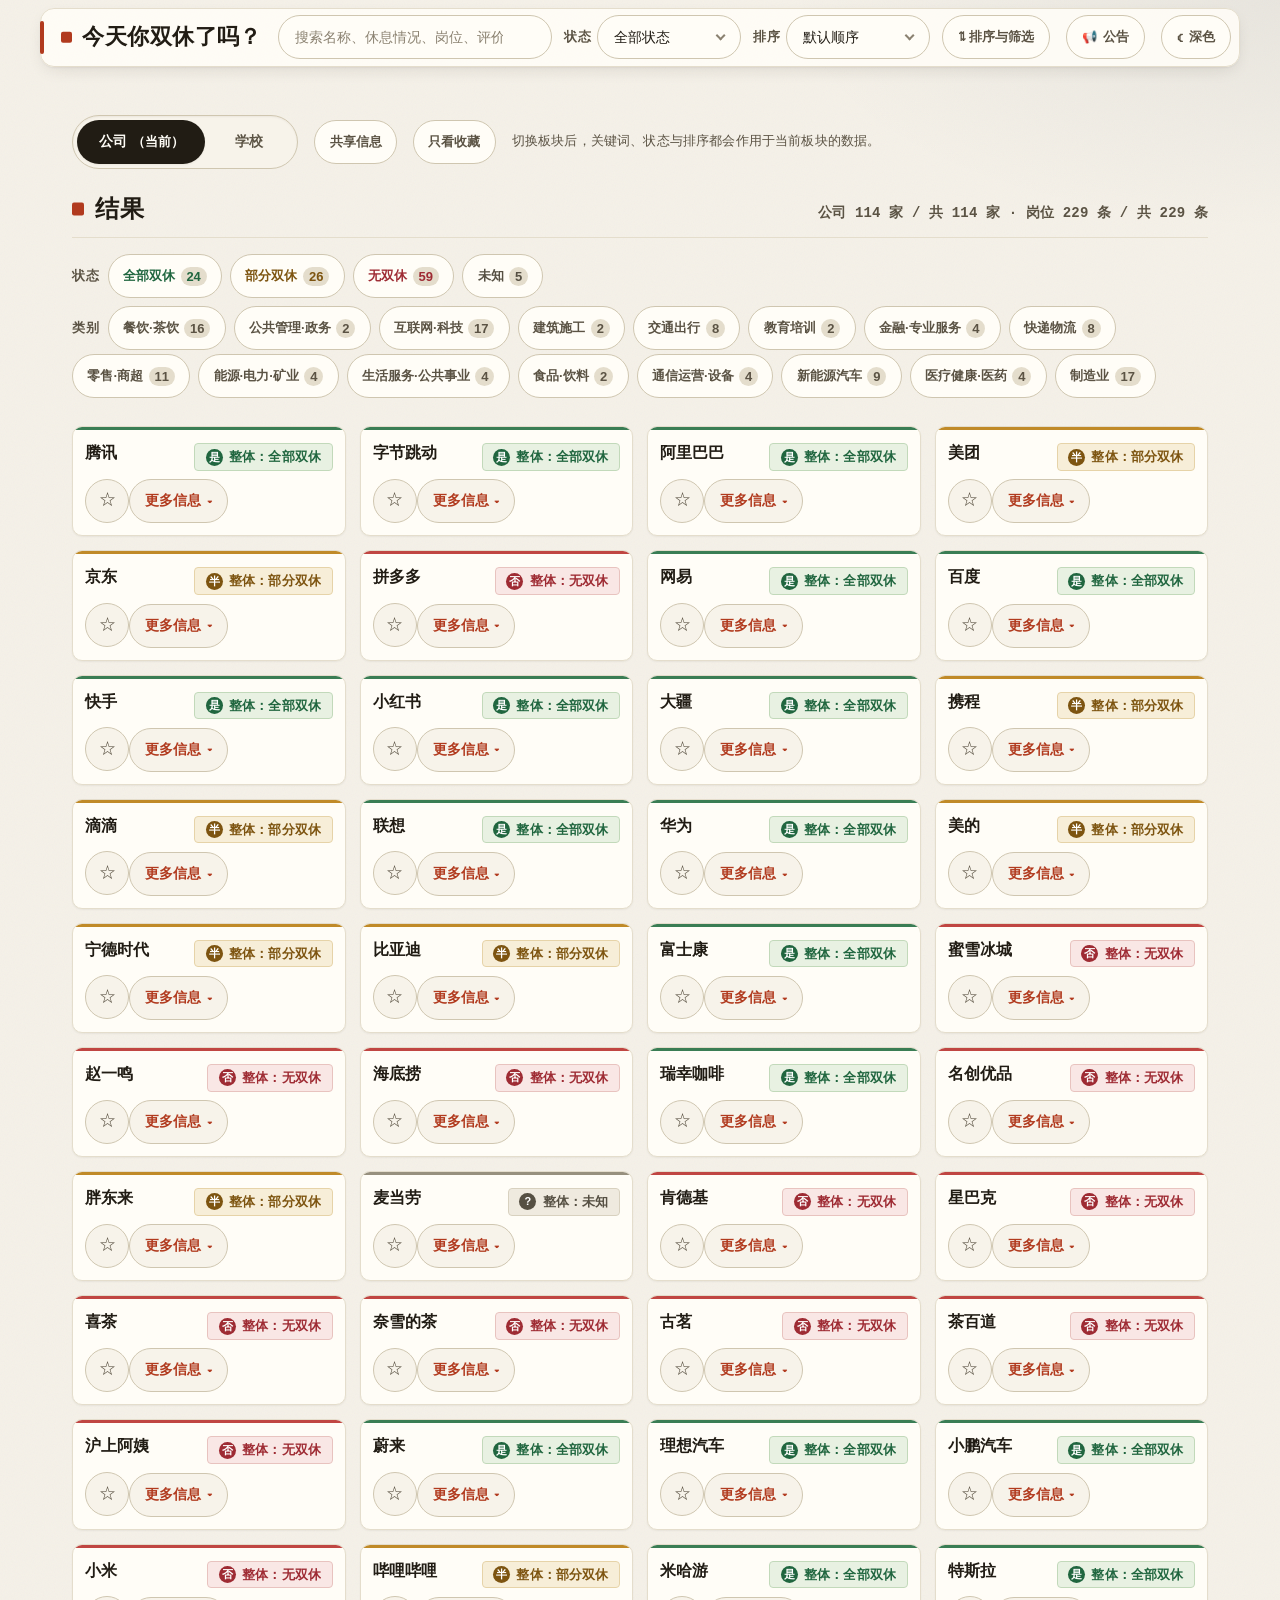
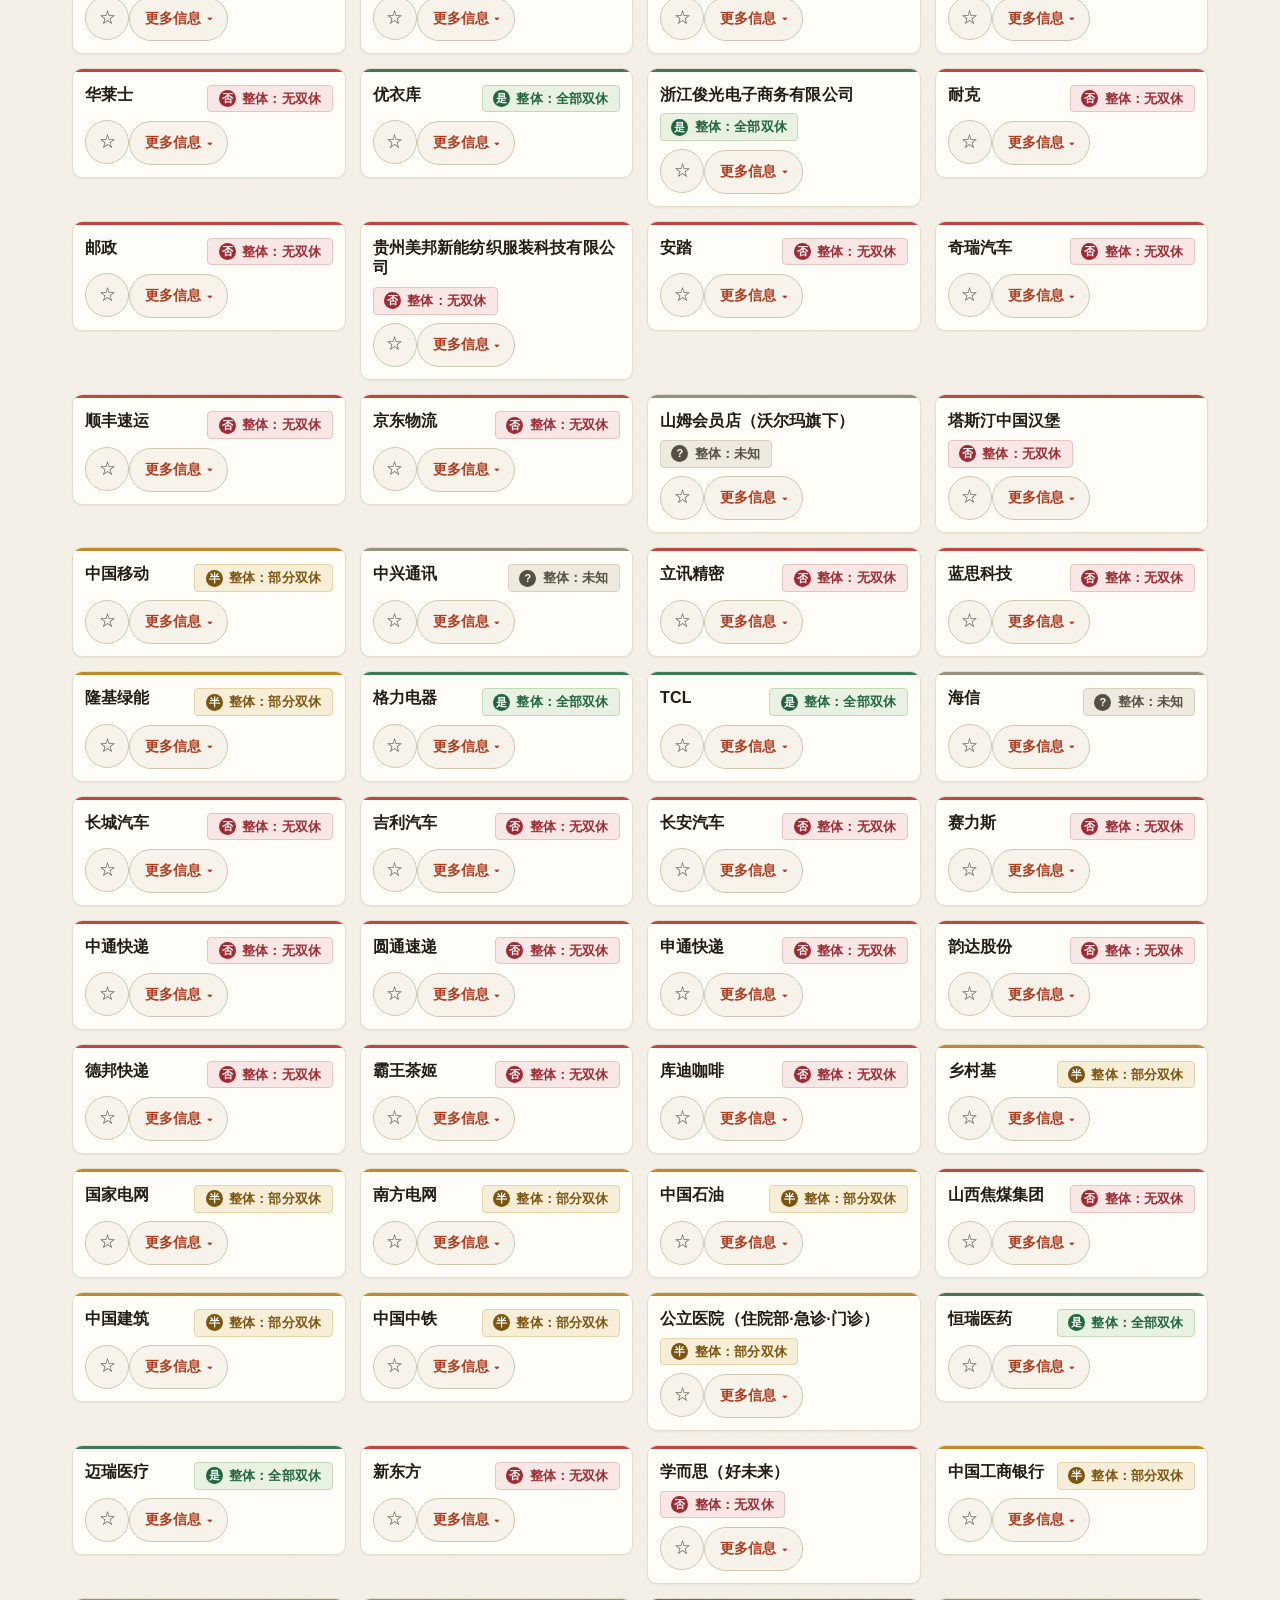
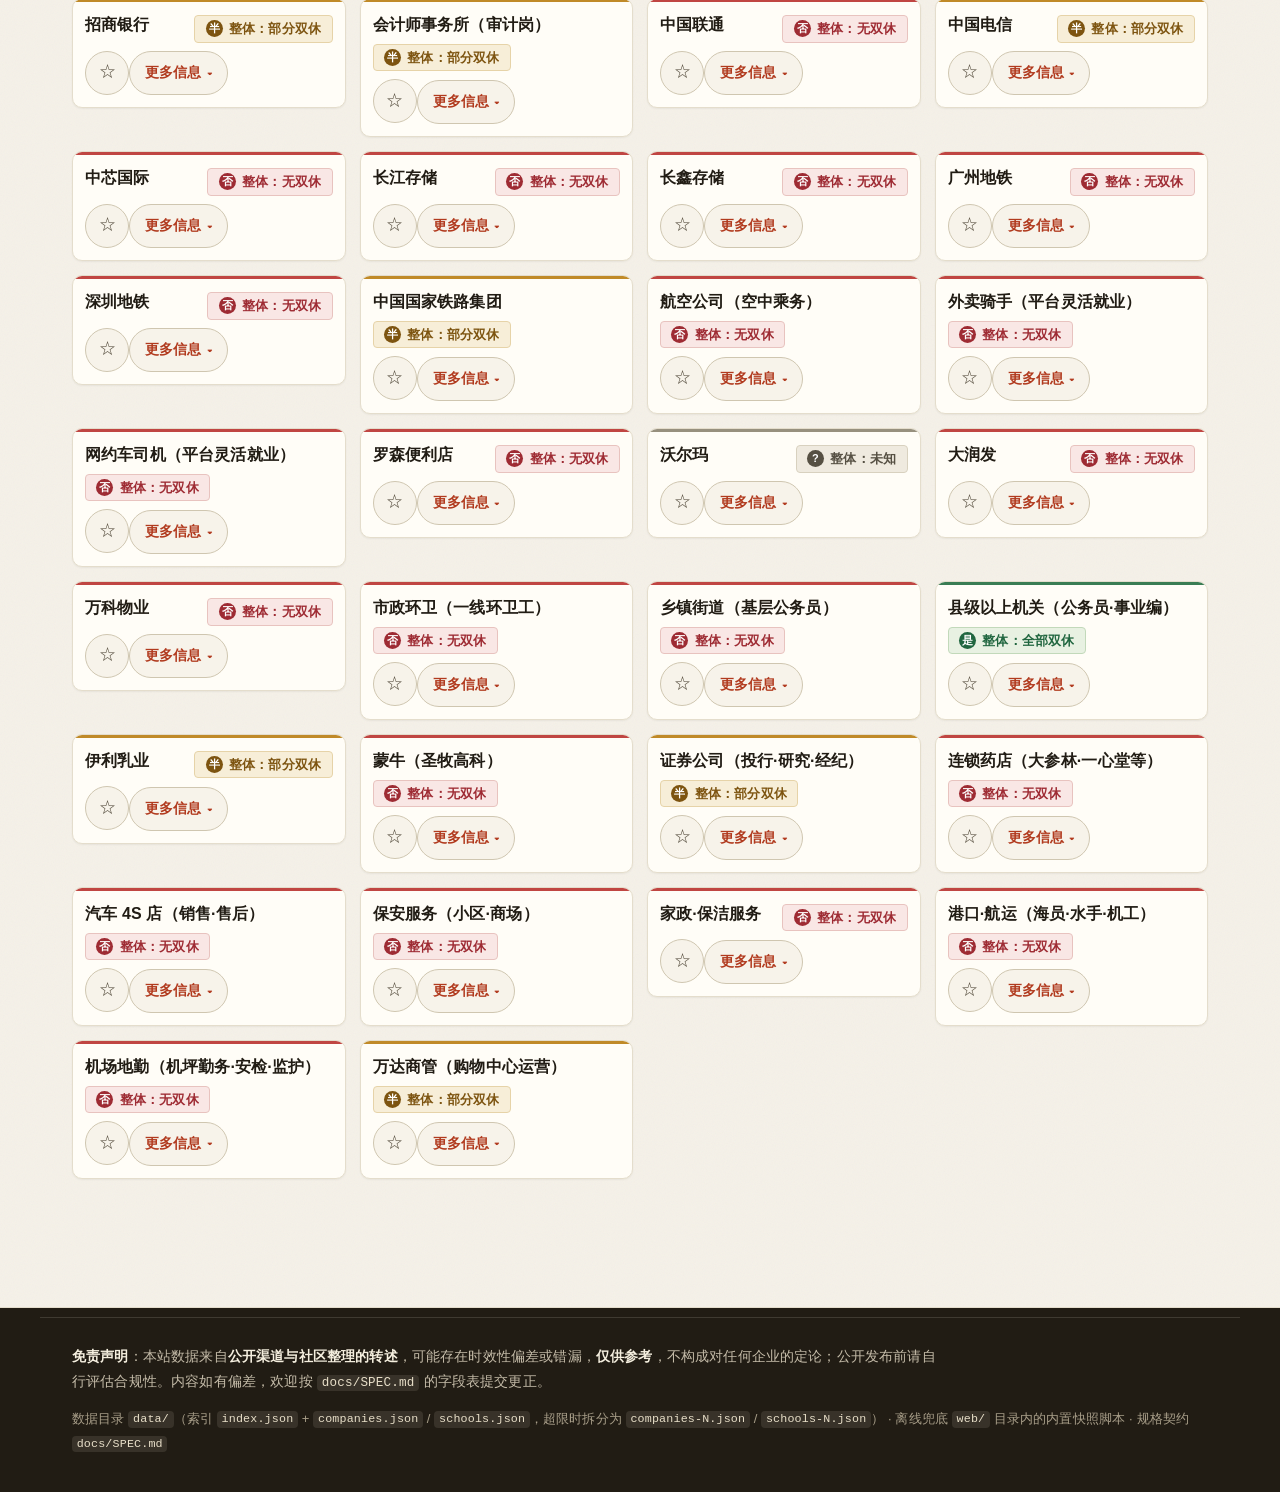
==== commit 711bdcd7: "update" ====
--- a/web/index.html
+++ b/web/index.html
@@ -89,6 +89,10 @@
               <p class="sortfilter-group__title">状态筛选</p>
               <div class="sortfilter-chips" id="sortfilter-status"></div>
             </div>
+            <div class="sortfilter-group" id="sortfilter-category-group" hidden>
+              <p class="sortfilter-group__title">分类筛选</p>
+              <div class="sortfilter-chips" id="sortfilter-category"></div>
+            </div>
           </div>
         </div>
       </div>
@@ -128,6 +132,11 @@
             title="开启后合并展示所有人共享的信息（data/userdata_*.json），条目带「共享」徽标">
       共享信息
     </button>
+    <!-- 收藏开关：只显示已星标条目；收藏清单存本机 localStorage（favNames），无收藏时由脚本隐藏 -->
+    <button class="chip" id="fav-toggle" type="button" aria-pressed="false"
+            title="只显示已收藏（星标）的条目；收藏清单保存在本机浏览器">
+      只看收藏
+    </button>
     <p class="board-bar__hint">切换板块后，关键词、状态与排序都会作用于当前板块的数据。</p>
   </section>
 
@@ -137,6 +146,9 @@
       <h2 class="section-title" id="results-title">结果</h2>
       <p class="result-count" id="result-count" aria-live="polite" aria-atomic="true">0 / 0</p>
     </div>
+
+    <!-- 统计概览条：状态/分类计数 chips（点击即筛选），由脚本按当前板块渲染 -->
+    <div class="stats-strip" id="stats-strip" hidden></div>
 
     <div class="board-root-holder">
       <div class="state-region" id="state-region">
--- a/web/styles.css
+++ b/web/styles.css
@@ -1080,6 +1080,31 @@
 .entry__more:hover { background: var(--accent-soft); border-color: var(--accent); color: var(--accent); }
 .entry__more:active { background: var(--surface-3); }
 .entry__more:focus-visible { outline: 3px solid var(--accent); outline-offset: 2px; }
+
+/* 收藏星标：卡片头部星形切换按钮（aria-pressed 驱动实/空心，F5 冗余：颜色 + 字形双通道） */
+.entry__fav {
+  display: inline-flex;
+  align-items: center;
+  justify-content: center;
+  width: 2.75rem;
+  height: 2.75rem;
+  border: 1px solid var(--border-strong);
+  border-radius: var(--radius-pill);
+  background: var(--surface-2);
+  color: var(--text-2);
+  font-family: inherit;
+  font-size: 1.05rem;
+  line-height: 1;
+  cursor: pointer;
+  touch-action: manipulation;
+  transition: background-color var(--dur) var(--ease), color var(--dur) var(--ease),
+    border-color var(--dur) var(--ease), transform var(--dur) var(--ease);
+}
+.entry__fav:hover { background: var(--accent-soft); border-color: var(--accent); color: var(--accent); }
+.entry__fav:active { transform: scale(0.92); }
+.entry__fav:focus-visible { outline: 3px solid var(--accent); outline-offset: 2px; }
+.entry__fav[aria-pressed="true"] { color: var(--accent); border-color: var(--accent); }
+.entry__fav-glyph { pointer-events: none; }
 
 /* 详情区：展开时有独立分区（浅底 + 分隔线），首帧过渡 <= 200ms */
 .entry__details {
@@ -1739,3 +1764,38 @@
   .results { animation-delay: 160ms; }
   .site-footer { animation-delay: 240ms; }
 }
+
+/* ---------- 16. 统计概览条：状态/分类计数 chips（点击即筛选） ----------
+   数字为板块全量口径（不受当前筛选影响，作为「还有多少」的稳定参照）；
+   状态 chips 复用四态语义色变量，深色模式由既有令牌自动适配。 */
+.stats-strip {
+  display: flex;
+  flex-wrap: wrap;
+  gap: var(--sp-2) var(--sp-5);
+  margin-bottom: var(--sp-3);
+}
+.stats-strip[hidden] { display: none; }
+.stats-strip__group { display: flex; flex-wrap: wrap; align-items: center; gap: var(--sp-1) var(--sp-2); }
+.stats-strip__title {
+  font-size: var(--fs-xs);
+  font-weight: 600;
+  letter-spacing: 0.06em;
+  color: var(--text-2);
+}
+.chip--stat { gap: 0.35rem; }
+.chip--stat__count {
+  min-width: 1.4em;
+  padding: 0 0.45em;
+  border-radius: var(--radius-pill);
+  background: var(--border);
+  font-size: var(--fs-xs);
+  font-weight: 700;
+  line-height: 1.5;
+  text-align: center;
+}
+.chip--stat[aria-pressed="true"] .chip--stat__count { background: rgba(255, 255, 255, 0.28); }
+/* 状态四态语义色（与 .badge--* 同源令牌） */
+.chip--stat--yes { color: var(--yes-fg); }
+.chip--stat--no { color: var(--no-fg); }
+.chip--stat--partial { color: var(--partial-fg); }
+.chip--stat--unknown { color: var(--unknown-fg); }
